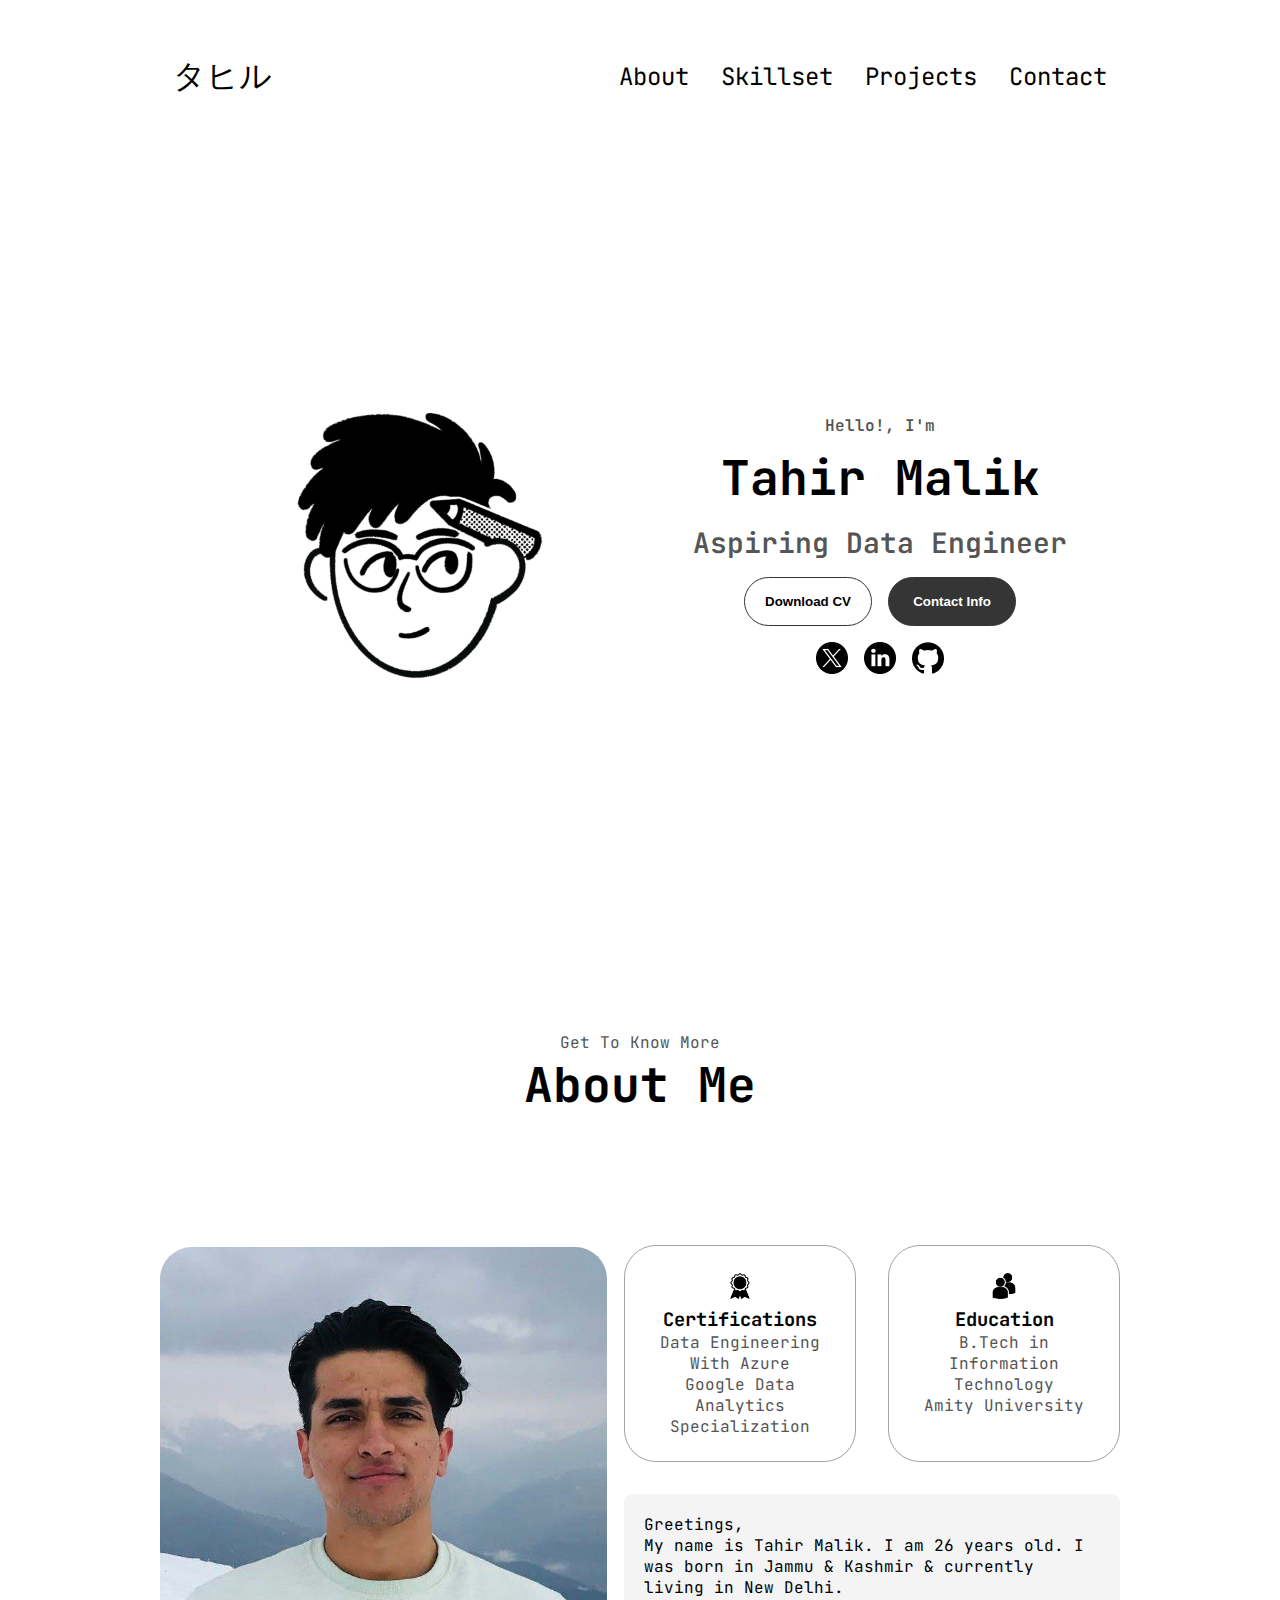
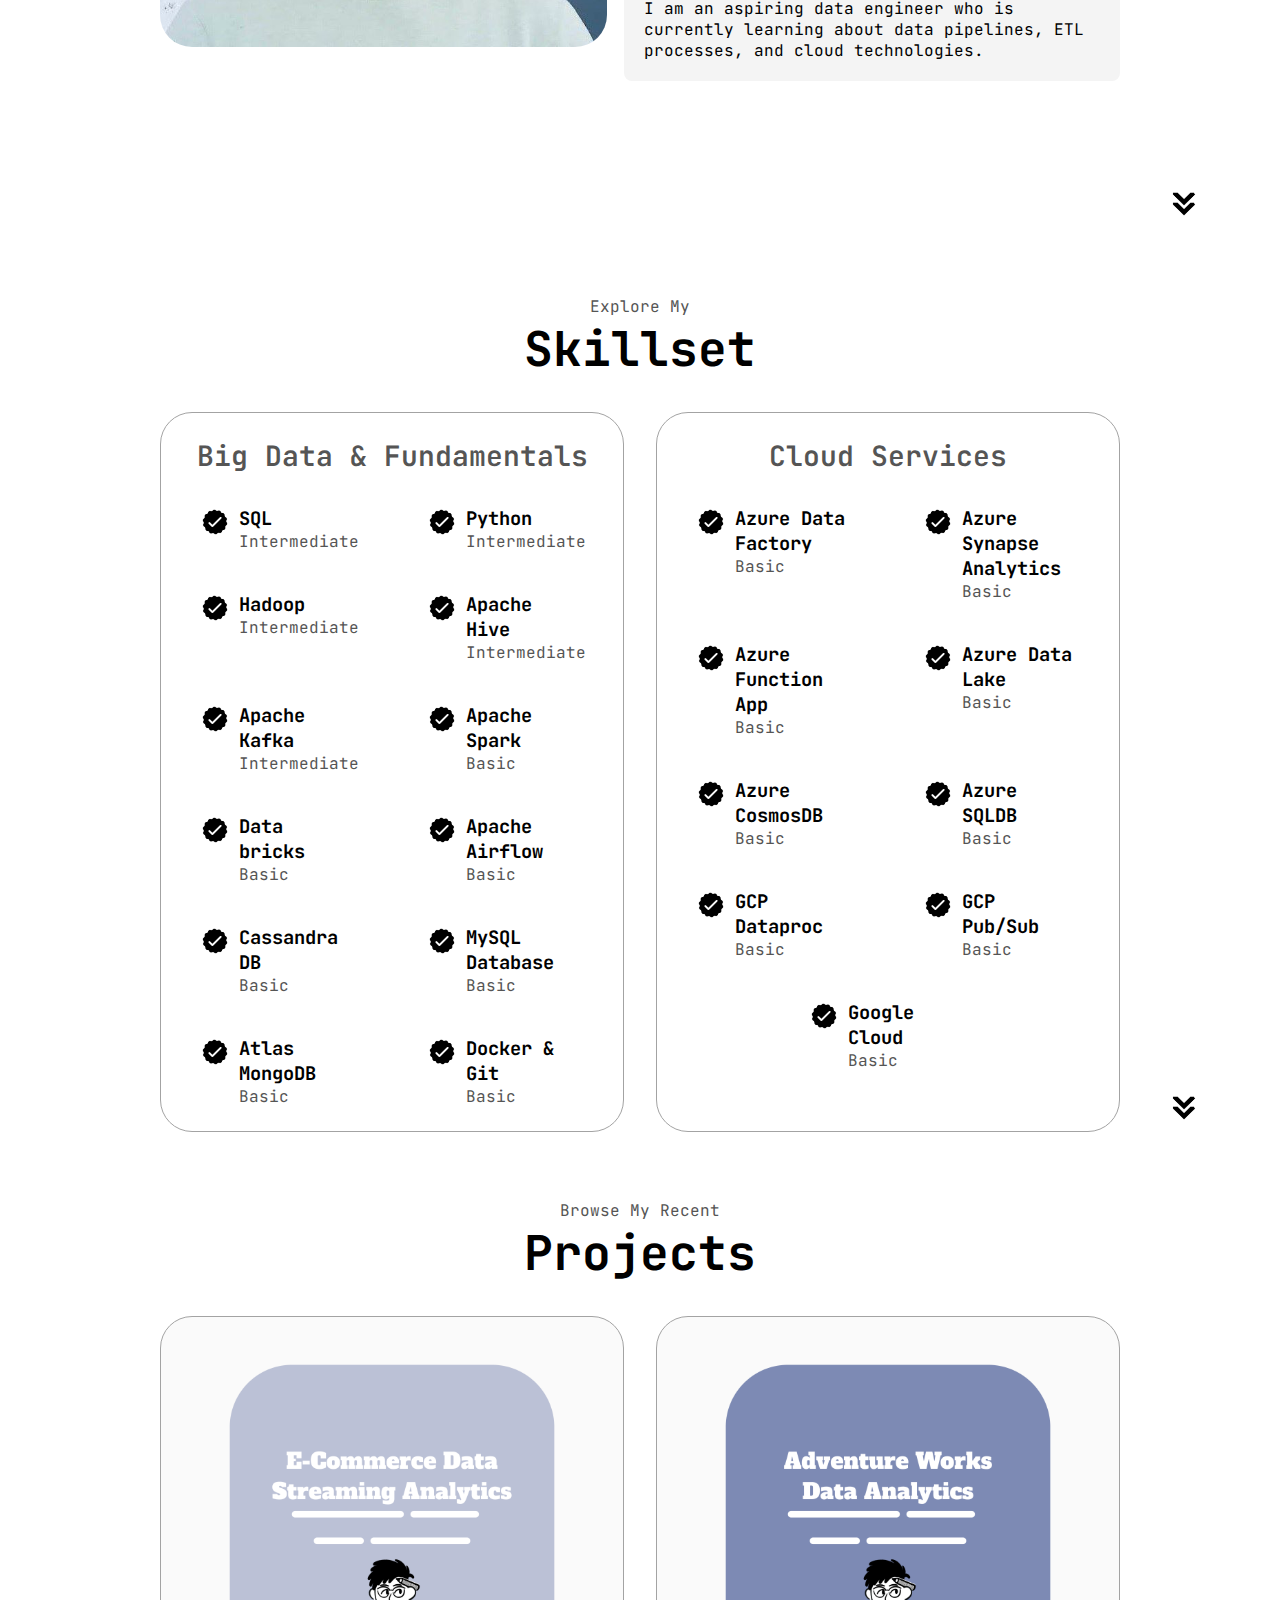
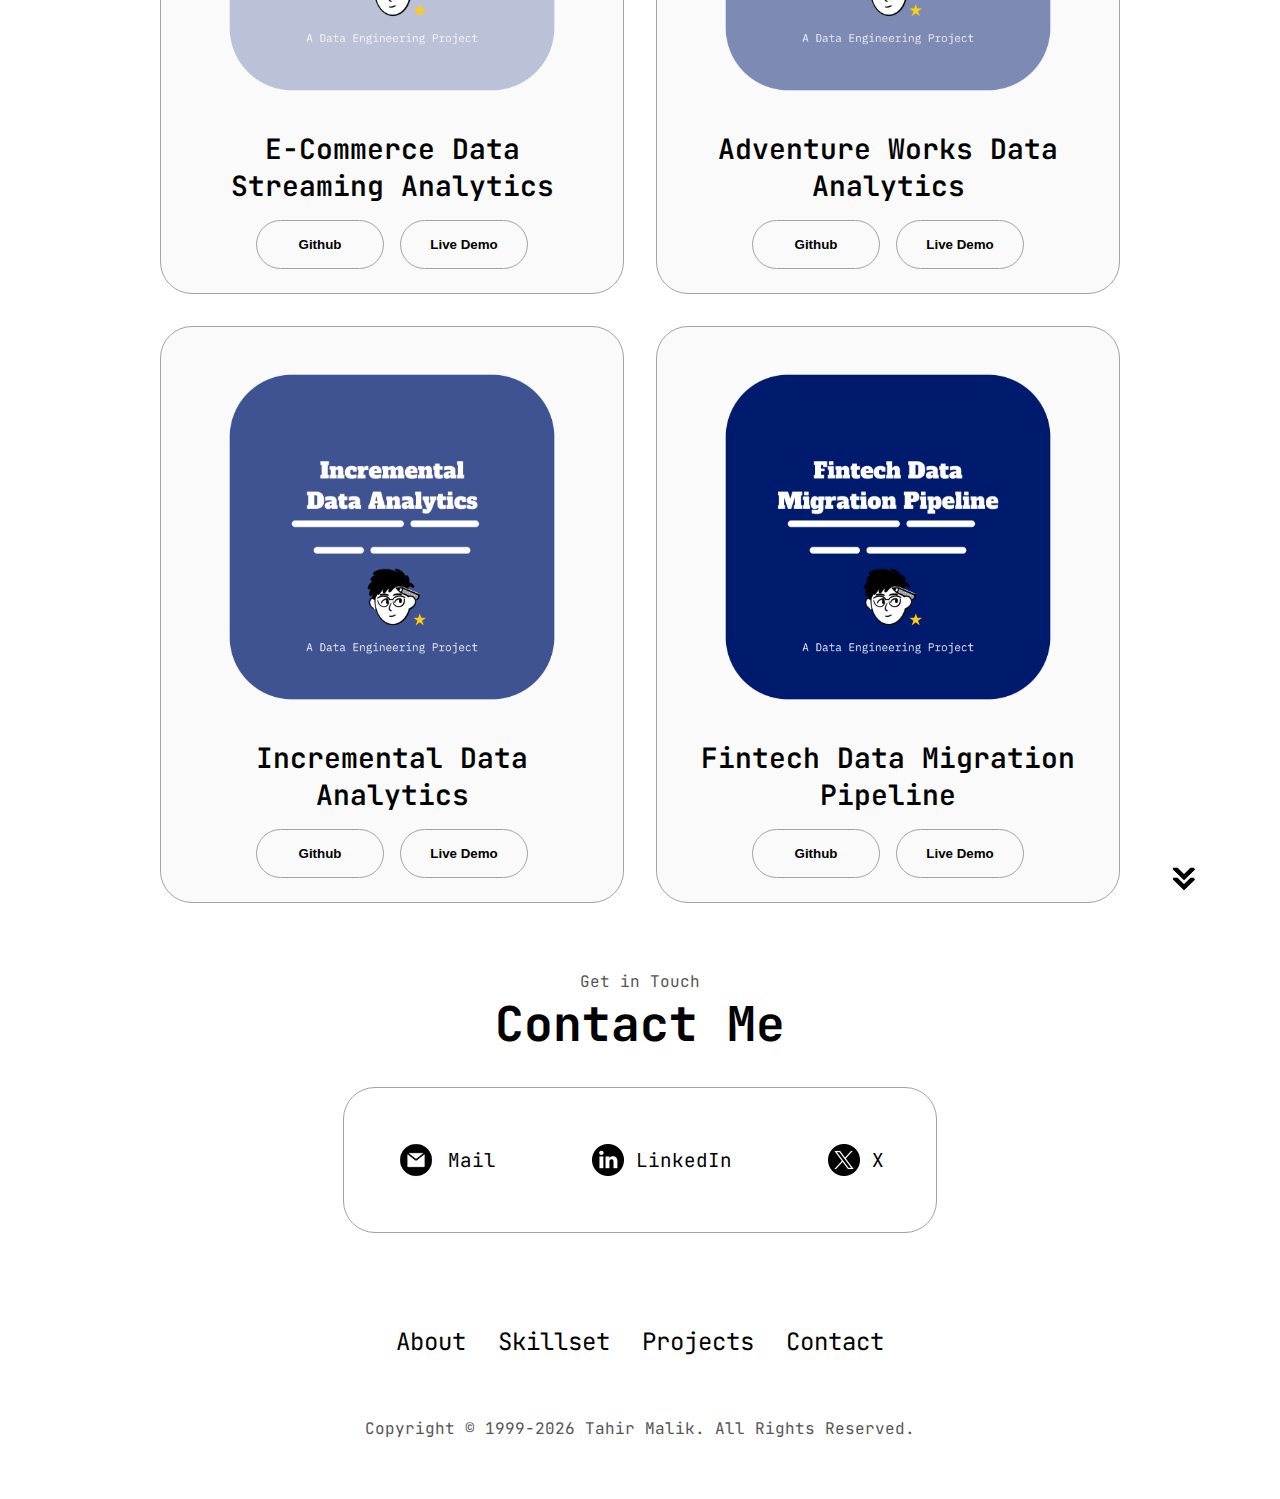
==== index.html @ f100f797 "added project-4, updated project pictures" ====
<!DOCTYPE html>
<html lang="en">
  <head>
    <meta charset="UTF-8" />
    <meta http-equiv="X-UA-Compatible" content="IE=edge" />
    <meta name="viewport" content="width=device-width, initial-scale=1.0" />
    <title>Tahir Malik</title>
    <link rel="stylesheet" href="style.css" />
    <link rel="stylesheet" href="mediaqueries.css" />
    <!-- Favicon Links -->
    <link rel="apple-touch-icon" sizes="180x180" href="./assets/apple-touch-icon.png">
    <link rel="icon" type="image/png" sizes="32x32" href="./assets/favicon-32x32.png">
    <link rel="icon" type="image/png" sizes="16x16" href="./assets/favicon-16x16.png">
    <link rel="manifest" href="./assets/site.webmanifest">
  </head>
  <body>
    <nav id="desktop-nav">
      <div class="logo" id="dynamic-logo1"></div>
      <div>
        <ul class="nav-links">
          <li><a href="#about">About</a></li>
          <li><a href="#experience">Skillset</a></li>
          <li><a href="#projects">Projects</a></li>
          <li><a href="#contact">Contact</a></li>
        </ul>
      </div>
    </nav>
    <nav id="hamburger-nav">
      <div class="logo" id="dynamic-logo2"></div>
      <div class="hamburger-menu">
        <div class="hamburger-icon" onclick="toggleMenu()">
          <span></span>
          <span></span>
          <span></span>
        </div>
        <div class="menu-links">
          <li><a href="#about" onclick="toggleMenu()">About</a></li>
          <li><a href="#experience" onclick="toggleMenu()">Skillset</a></li>
          <li><a href="#projects" onclick="toggleMenu()">Projects</a></li>
          <li><a href="#contact" onclick="toggleMenu()">Contact</a></li>
        </div>
      </div>
    </nav>
    <section id="profile">
      <div class="section__pic-container">
        <img src="./assets/profile-pic.png" alt="Tahir Malik profile picture" />
      </div>
      <div class="section__text">
        <p class="section__text__p1">Hello!, I'm</p>
        <h1 class="title loading-underline">Tahir Malik</h1>
        <p class="section__text__p2">Aspiring Data Engineer</p>
        <div class="btn-container">
          <button
            class="btn btn-color-2"
            onclick="window.open('./assets/tahir_malik_resume.pdf')"
          >
            Download CV
          </button>
          <button class="btn btn-color-1" onclick="location.href='./#contact'">
            Contact Info
          </button>
        </div>
        <div id="socials-container">
          <img
            src="./assets/x.png"
            alt="My X profile"
            class="icon"
            onclick="window.open('https://x.com/tahir007malik', '_blank')"
          />
          <img
            src="./assets/linkedin.png"
            alt="My LinkedIn profile"
            class="icon"
            onclick="window.open('https://www.linkedin.com/in/tahir007malik/', '_blank')"
          />
          <img
            src="./assets/github.png"
            alt="My Github profile"
            class="icon"
            onclick="window.open('https://github.com/tahir007malik', '_blank')"
          />
        </div>
      </div>
    </section>
    <section id="about">
      <p class="section__text__p1">Get To Know More</p>
      <h1 class="title">About Me</h1>
      <div class="section-container">
        <div class="section__pic-container">
          <img
            src="./assets/profile-about.jpg"
            alt="Profile picture"
            class="about-pic"
          />
        </div>
        <div class="about-details-container">
          <div class="about-containers">
            <div class="details-container">
              <img
                src="./assets/experience.png"
                alt="Experience icon"
                class="icon"
              />
              <h3>Certifications</h3>
              <p>Data Engineering With Azure <br />Google Data Analytics Specialization</p>
            </div>
            <div class="details-container">
              <img
                src="./assets/education.png"
                alt="Education icon"
                class="icon"
              />
              <h3>Education</h3>
              <p>B.Tech in Information Technology<br />Amity University</p>
            </div>
          </div>
          <div class="text-container">
            <div style="background-color: #f4f4f4; padding: 20px; border-radius: 8px;">
              Greetings, </br>
              My name is Tahir Malik. I am <span id="age"></span> years old. I was born in Jammu & Kashmir & currently living in New Delhi. <br />
              I am an aspiring data engineer who is currently learning about data pipelines, ETL processes, and cloud technologies.<br />
              </ul>
            </div>
          </div>
        </div>
      </div>
      <img
        src="./assets/arrow.png"
        alt="Arrow icon"
        class="icon arrow"
        onclick="location.href='./#experience'"
      />
    </section>
    <section id="experience">
      <p class="section__text__p1">Explore My</p>
      <h1 class="title">Skillset</h1>
      <div class="experience-details-container">
        <div class="about-containers">
          <div class="details-container">
            <h2 class="experience-sub-title">Big Data & Fundamentals</h2>
            <div class="article-container">
              <article>
                <img
                  src="./assets/checkmark.png"
                  alt="Experience icon"
                  class="icon"
                />
                <div>
                  <h3>SQL</h3>
                  <p>Intermediate</p>
                </div>
              </article>
              <article>
                <img
                  src="./assets/checkmark.png"
                  alt="Experience icon"
                  class="icon"
                />
                <div>
                  <h3>Python</h3>
                  <p>Intermediate</p>
                </div>
              </article>
              <article>
                <img
                  src="./assets/checkmark.png"
                  alt="Experience icon"
                  class="icon"
                />
                <div>
                  <h3>Hadoop</h3>
                  <p>Intermediate</p>
                </div>
              </article>
              <article>
                <img
                  src="./assets/checkmark.png"
                  alt="Experience icon"
                  class="icon"
                />
                <div>
                  <h3>Apache Hive</h3>
                  <p>Intermediate</p>
                </div>
              </article>
              <article>
                <img
                  src="./assets/checkmark.png"
                  alt="Experience icon"
                  class="icon"
                />
                <div>
                  <h3>Apache Kafka</h3>
                  <p>Intermediate</p>
                </div>
              </article>
              <article>
                <img
                  src="./assets/checkmark.png"
                  alt="Experience icon"
                  class="icon"
                />
                <div>
                  <h3>Apache Spark</h3>
                  <p>Basic</p>
                </div>
              </article>
              <article>
                <img
                  src="./assets/checkmark.png"
                  alt="Experience icon"
                  class="icon"
                />
                <div>
                  <h3>Data bricks</h3>
                  <p>Basic</p>
                </div>
              </article>
              <article>
                <img
                  src="./assets/checkmark.png"
                  alt="Experience icon"
                  class="icon"
                />
                <div>
                  <h3>Apache Airflow</h3>
                  <p>Basic</p>
                </div>
              </article>
              <article>
                <img
                  src="./assets/checkmark.png"
                  alt="Experience icon"
                  class="icon"
                />
                <div>
                  <h3>Cassandra DB</h3>
                  <p>Basic</p>
                </div>
              </article>
              <article>
                <img
                  src="./assets/checkmark.png"
                  alt="Experience icon"
                  class="icon"
                />
                <div>
                  <h3>MySQL Database</h3>
                  <p>Basic</p>
                </div>
              </article>
              <article>
                <img
                  src="./assets/checkmark.png"
                  alt="Experience icon"
                  class="icon"
                />
                <div>
                  <h3>Atlas MongoDB</h3>
                  <p>Basic</p>
                </div>
              </article>
              <article>
                <img
                  src="./assets/checkmark.png"
                  alt="Experience icon"
                  class="icon"
                />
                <div>
                  <h3>Docker & Git</h3>
                  <p>Basic</p>
                </div>
              </article>
            </div>
          </div>
          <div class="details-container">
            <h2 class="experience-sub-title">Cloud Services</h2>
            <div class="article-container">
              <article>
                <img
                  src="./assets/checkmark.png"
                  alt="Experience icon"
                  class="icon"
                />
                <div>
                  <h3>Azure Data Factory</h3>
                  <p>Basic</p>
                </div>
              </article>
              <article>
                <img
                  src="./assets/checkmark.png"
                  alt="Experience icon"
                  class="icon"
                />
                <div>
                  <h3>Azure Synapse Analytics</h3>
                  <p>Basic</p>
                </div>
              </article>
              <article>
                <img
                  src="./assets/checkmark.png"
                  alt="Experience icon"
                  class="icon"
                />
                <div>
                  <h3>Azure Function App</h3>
                  <p>Basic</p>
                </div>
              </article>
              <article>
                <img
                  src="./assets/checkmark.png"
                  alt="Experience icon"
                  class="icon"
                />
                <div>
                  <h3>Azure Data Lake</h3>
                  <p>Basic</p>
                </div>
              </article>
              <article>
                <img
                  src="./assets/checkmark.png"
                  alt="Experience icon"
                  class="icon"
                />
                <div>
                  <h3>Azure CosmosDB</h3>
                  <p>Basic</p>
                </div>
              </article>
              <article>
                <img
                  src="./assets/checkmark.png"
                  alt="Experience icon"
                  class="icon"
                />
                <div>
                  <h3>Azure SQLDB</h3>
                  <p>Basic</p>
                </div>
              </article>
              <article>
                <img
                  src="./assets/checkmark.png"
                  alt="Experience icon"
                  class="icon"
                />
                <div>
                  <h3>GCP Dataproc</h3>
                  <p>Basic</p>
                </div>
              </article>
              <article>
                <img
                  src="./assets/checkmark.png"
                  alt="Experience icon"
                  class="icon"
                />
                <div>
                  <h3>GCP Pub/Sub</h3>
                  <p>Basic</p>
                </div>
              </article>
              <article>
                <img
                  src="./assets/checkmark.png"
                  alt="Experience icon"
                  class="icon"
                />
                <div>
                  <h3>Google Cloud</h3>
                  <p>Basic</p>
                </div>
              </article>
            </div>
          </div>
        </div>
      </div>
      <img
        src="./assets/arrow.png"
        alt="Arrow icon"
        class="icon arrow"
        onclick="location.href='./#projects'"
      />
    </section>
    <section id="projects">
      <p class="section__text__p1">Browse My Recent</p>
      <h1 class="title">Projects</h1>
      <div class="experience-details-container">
        <div class="about-containers">
          <div class="details-container color-container">
            <div class="article-container">
              <img
                src="./assets/project-2.png"
                alt="Project 2"
                class="project-img"
              />
            </div>
            <h2 class="experience-sub-title project-title">E-Commerce Data Streaming Analytics</h2>
            <div class="btn-container">
              <button
                class="btn btn-color-2 project-btn"
                onclick="window.open('https://github.com/tahir007malik/ecommerceDataStreamingAnalytics', '_blank')"
              >
                Github
              </button>
              <button
                class="btn btn-color-2 project-btn"
                onclick="window.open('https://youtu.be/2NZTa6HGbE4', '_blank')"
              >
                Live Demo
              </button>
            </div>
          </div>
          <div class="details-container color-container">
            <div class="article-container">
              <img
                src="./assets/project-1.png"
                alt="Project 1"
                class="project-img"
              />
            </div>
            <h2 class="experience-sub-title project-title">Adventure Works Data Analytics</h2>
            <div class="btn-container">
              <button
                class="btn btn-color-2 project-btn"
                onclick="window.open('https://github.com/tahir007malik/adventureWorksDataAnalytics', '_blank')"
              >
                Github
              </button>
              <button
                class="btn btn-color-2 project-btn"
                onclick="window.open('https://youtu.be/psPyDF24UTM', '_blank')"
              >
                Live Demo
              </button>
            </div>
          </div>
          <div class="details-container color-container">
            <div class="article-container">
              <img
                src="./assets/project-3.png"
                alt="Project 3"
                class="project-img"
              />
            </div>
            <h2 class="experience-sub-title project-title">Incremental Data Analytics</h2>
            <div class="btn-container">
              <button
                class="btn btn-color-2 project-btn"
                onclick="window.open('https://github.com/tahir007malik/incrementalDataAnalytics', '_blank')"
              >
                Github
              </button>
              <button
                class="btn btn-color-2 project-btn"
                onclick="window.open('https://youtu.be/3a8VvBdH4Os', '_blank')"
              >
                Live Demo
              </button>
            </div>
          </div>
          <div class="details-container color-container">
            <div class="article-container">
              <img
                src="./assets/project-4.png"
                alt="Project 4"
                class="project-img"
              />
            </div>
            <h2 class="experience-sub-title project-title">Fintech Data Migration Pipeline</h2>
            <div class="btn-container">
              <button
                class="btn btn-color-2 project-btn"
                onclick="window.open('https://github.com/tahir007malik/fintechDataMigration', '_blank')"
              >
                Github
              </button>
              <button
                class="btn btn-color-2 project-btn"
                onclick="window.open('https://www.youtube.com/watch?v=adW2WUgc55s', '_blank')"
              >
                Live Demo
              </button>
            </div>
          </div>
        </div>
      </div>
      <img
        src="./assets/arrow.png"
        alt="Arrow icon"
        class="icon arrow"
        onclick="location.href='./#contact'"
      />
    </section>
    <section id="contact">
      <p class="section__text__p1">Get in Touch</p>
      <h1 class="title">Contact Me</h1>
      <div class="contact-info-upper-container">
        <div class="contact-info-container">
          <img
            src="./assets/email.png"
            alt="Email icon"
            class="icon contact-icon email-icon"
          />
          <p><a href="mailto:tahir.malik296@gmail.com">Mail</a></p>
        </div>
        <div class="contact-info-container">
          <img
            src="./assets/linkedin.png"
            alt="LinkedIn icon"
            class="icon contact-icon"
          />
          <p><a href="https://www.linkedin.com/in/tahir007malik/", target="_blank">LinkedIn</a></p>
        </div>
        <div class="contact-info-container">
          <img
            src="./assets/x.png"
            alt="X icon"
            class="icon contact-icon"
          />
          <p><a href="https://x.com/tahir007malik/", target="_blank">X</a></p>
        </div>
      </div>
    </section>
    <footer>
      <nav>
        <div class="nav-links-container">
          <ul class="nav-links">
            <li><a href="#about">About</a></li>
            <li><a href="#experience">Skillset</a></li>
            <li><a href="#projects">Projects</a></li>
            <li><a href="#contact">Contact</a></li>
          </ul>
        </div>
      </nav>
      <p>Copyright &#169; 1999-<span id="year"></span> Tahir Malik. All Rights Reserved.</p>
    </footer>
    <script src="script.js"></script>
  </body>
</html>
---- style.css ----
/* GENERAL */

@import url("https://fonts.googleapis.com/css2?family=JetBrains+Mono:wght@300;400;500;600&display=swap");

* {
  margin: 0;
  padding: 0;
}

body {
  font-family: 'JetBrains Mono', monospace;
}

html {
  scroll-behavior: smooth;
}

p {
  color: rgb(85, 85, 85);
}

/* TRANSITION */

a,
.btn {
  transition: all 300ms ease;
}

/* DESKTOP NAV */

nav,
.nav-links {
  display: flex;
}

nav {
  justify-content: space-around;
  align-items: center;
  height: 17vh;
}

.nav-links {
  gap: 2rem;
  list-style: none;
  font-size: 1.5rem;
}

a {
  color: black;
  text-decoration: none;
  text-decoration-color: white;
}

a:hover {
  color: grey;
  text-decoration: underline;
  text-underline-offset: 1rem;
  text-decoration-color: rgb(181, 181, 181);
}

.logo {
  font-size: 2rem;
}

.logo:hover {
  cursor: default;
}

/* HAMBURGER MENU */

#hamburger-nav {
  display: none;
}

.hamburger-menu {
  position: relative;
  display: inline-block;
}

.hamburger-icon {
  display: flex;
  flex-direction: column;
  justify-content: space-between;
  height: 24px;
  width: 30px;
  cursor: pointer;
  margin-bottom: 5px;
}

.hamburger-icon span {
  width: 100%;
  height: 2px;
  background-color: black;
  transition: all 0.3 ease-in-out;
}

.menu-links {
  position: absolute;
  top: 100%;
  right: 0;
  background-color: rgba(255, 255, 255, 0);
  width: fit-content;
  max-height: 0;
  overflow: hidden;
  transition: all 0.3 ease-in-out;
}

.menu-links a {
  display: block;
  padding: 10px;
  text-align: center;
  font-size: 0.85rem;
  color: black;
  text-decoration: none;
  transition: all 0.3 ease-in-out;
}

.menu-links li {
  list-style: none;
}

.menu-links.open {
  max-height: 300px;
}

.hamburger-icon.open span:first-child {
  transform: rotate(45deg) translate(10px, 5px);
}

.hamburger-icon.open span:nth-child(2) {
  opacity: 0;
}

.hamburger-icon.open span:last-child {
  transform: rotate(-45deg) translate(10px, -5px);
}

.hamburger-icon span:first-child {
  transform: none;
}

.hamburger-icon span:first-child {
  opacity: 1;
}

.hamburger-icon span:first-child {
  transform: none;
}

/* SECTIONS */

section {
  padding-top: 4vh;
  height: 96vh;
  margin: 0 10rem;
  box-sizing: border-box;
  min-height: fit-content;
}

.section-container {
  display: flex;
}

/* PROFILE SECTION */

#profile {
  display: flex;
  justify-content: center;
  gap: 5rem;
  height: 80vh;
}

.section__pic-container {
  display: flex;
  height: 400px;
  width: 400px;
  margin: auto 0;
}

.section__text {
  align-self: center;
  text-align: center;
}

.section__text p {
  font-weight: 600;
}

.section__text__p1 {
  text-align: center;
}

.section__text__p2 {
  font-size: 1.75rem;
  margin-bottom: 1rem;
}

.loading-underline {
  position: relative;
  display: inline-block;
  padding: 10px;
  margin-bottom: 5px;
  border-radius: 1rem;
}

.loading-underline::after {
  content: '';
  position: absolute;
  bottom: 0;
  left: 0;
  width: 0;
  height: 10px;
  background-color: rgb(173, 173, 173);
  border-radius: 5px;
  opacity: 0; /* Start with invisible underline */
  animation: underlineAnimation 3s ease-in-out infinite; /* Infinite loop */
}

/* Keyframe for the entire animation cycle */
@keyframes underlineAnimation {
  0% {
    width: 0;
    opacity: 0;
    left: 0; /* Start from the left */
  }
  50% {
    width: 100%;
    opacity: 1;
    left: 0; /* Stay at the left, fully visible */
  }
  100% {
    width: 0;
    opacity: 0;
    left: 100%; /* Move to the right and fade out */
  }
}

.title {
  font-size: 3rem;
  text-align: center;
}

#socials-container {
  display: flex;
  justify-content: center;
  margin-top: 1rem;
  gap: 1rem;
}

/* ICONS */

.icon {
  cursor: pointer;
  height: 2rem;
}

/* BUTTONS */

.btn-container {
  display: flex;
  justify-content: center;
  gap: 1rem;
}

.btn {
  font-weight: 600;
  transition: all 300ms ease;
  padding: 1rem;
  width: 8rem;
  border-radius: 2rem;
}

.btn-color-1,
.btn-color-2 {
  border: rgb(53, 53, 53) 0.1rem solid;
}

.btn-color-1:hover,
.btn-color-2:hover {
  cursor: pointer;
}

.btn-color-1,
.btn-color-2:hover {
  background: rgb(53, 53, 53);
  color: white;
}

.btn-color-1:hover {
  background: rgb(0, 0, 0);
}

.btn-color-2 {
  background: none;
}

.btn-color-2:hover {
  border: rgb(255, 255, 255) 0.1rem solid;
}

.btn-container {
  gap: 1rem;
}

/* ABOUT SECTION */

#about {
  position: relative;
}

.about-containers {
  gap: 2rem;
  margin-bottom: 2rem;
  margin-top: 2rem;
}

.about-details-container {
  justify-content: center;
  flex-direction: column;
}

.about-containers,
.about-details-container {
  display: flex;
}

.about-pic {
  border-radius: 2rem;
}

.arrow {
  position: absolute;
  right: -5rem;
  bottom: 2.5rem;
}

.details-container {
  padding: 1.5rem;
  flex: 1;
  background: white;
  border-radius: 2rem;
  border: rgb(53, 53, 53) 0.1rem solid;
  border-color: rgb(163, 163, 163);
  text-align: center;
}

.section-container {
  gap: 4rem;
  height: 80%;
}

.section__pic-container {
  height: 400px;
  width: 400px;
  margin: auto 0;
}

/* EXPERIENCE SECTION */

#experience {
  position: relative;
}

.experience-sub-title {
  color: rgb(85, 85, 85);
  font-weight: 600;
  font-size: 1.75rem;
  margin-bottom: 2rem;
}

.experience-details-container {
  display: flex;
  justify-content: center;
  flex-direction: column;
}

.article-container {
  display: flex;
  text-align: initial;
  flex-wrap: wrap;
  flex-direction: row;
  gap: 2.5rem;
  justify-content: space-around;
}

article {
  display: flex;
  width: 10rem;
  justify-content: space-around;
  gap: .5rem;
}

article .icon {
  cursor: default;
}

/* PROJECTS SECTION */

#projects {
  position: relative;
}

.color-container {
  border-color: rgb(163, 163, 163);
  background: rgb(250, 250, 250);
}

.project-img {
  border-radius: 2rem;
  width: 90%;
  height: 90%;
}

.project-title {
  margin: 1rem;
  color: black;
}

.project-btn {
  color: black;
  border-color: rgb(163, 163, 163);
}

/* CONTACT */

#contact {
  display: flex;
  justify-content: center;
  flex-direction: column;
  height: 70vh;
}

.contact-info-upper-container {
  display: flex;
  justify-content: center;
  border-radius: 2rem;
  border: rgb(53, 53, 53) 0.1rem solid;
  border-color: rgb(163, 163, 163);
  background: (250, 250, 250);
  margin: 2rem auto;
  padding: 0.25rem;
}

.contact-info-container {
  display: flex;
  align-items: center;
  justify-content: center;
  gap: .75rem;
  margin: 3rem;
}

.contact-info-container p {
  font-size: larger;
}

.contact-icon {
  cursor: default;
}

.email-icon {
  height: 2.5rem;
}

/* FOOTER SECTION */

footer {
  height: 26vh;
  margin: 0 1rem;
}

footer p {
  text-align: center;
}
---- mediaqueries.css ----
@media screen and (max-width: 1400px) {

  #profile {
    height: 83vh;
    margin-bottom: 6rem;
  }
  .about-containers {
    flex-wrap: wrap;
  }
  #contact,
  #projects {
    height: fit-content;
  }
}

@media screen and (max-width: 1200px) {
.article-container {
  display: flex;
  text-align: initial;
  flex-wrap: wrap;
  flex-direction: row;
  gap: 1rem;
  justify-content: space-around;
}

article {
  display: flex;
  width: 5rem;
  justify-content: space-around;
  gap: .1rem;
}

article h3 {
  font-size: .7rem;
}

article p {
  font-size: .5rem;
}

.loading-underline {
  position: relative;
  display: inline-block;
  padding: 10px;
  margin-bottom: 5px;
  border-radius: 1rem;
}

.loading-underline::after {
  content: '';
  position: absolute;
  bottom: 0;
  left: 0;
  width: 0;
  height: 8px;
  background-color: rgb(173, 173, 173);
  border-radius: 5px;
  opacity: 0; /* Start with invisible underline */
  animation: underlineAnimation 3s ease-in-out infinite; /* Infinite loop */
}

/* Keyframe for the entire animation cycle */
@keyframes underlineAnimation {
  0% {
    width: 0;
    opacity: 0;
    left: 0; /* Start from the left */
  }
  50% {
    width: 100%;
    opacity: 1;
    left: 0; /* Stay at the left, fully visible */
  }
  100% {
    width: 0;
    opacity: 0;
    left: 100%; /* Move to the right and fade out */
  }
}
  .menu-links a {
    font-size: 1.2rem;
  }
  #desktop-nav {
    display: none;
  }
  #hamburger-nav {
    display: flex;
  }
  #experience,
  .experience-details-container {
    margin-top: 2rem;
  }
  #profile,
  .section-container {
    display: block;
  }
  .arrow {
    display: none;
  }
  section,
  .section-container {
    height: fit-content;
  }
  section {
    margin: 0 5%;
  }
  .section__pic-container {
    width: 275px;
    height: 275px;
    margin: 0 auto 2rem;
  }
  .about-containers {
    margin-top: 0;
  }
}

@media screen and (max-width: 600px) {
.article-container {
  display: flex;
  text-align: initial;
  flex-wrap: wrap;
  flex-direction: row;
  gap: 1.5rem;
  justify-content: space-around;
}

article {
  display: flex;
  width: 5rem;
  justify-content: space-around;
  gap: .1rem;
}

article h3 {
  font-size: .6rem;
}

article p {
  font-size: .4rem;
}

.loading-underline {
  position: relative;
  display: inline-block;
  padding: 10px;
  margin-bottom: 5px;
  border-radius: 1rem;
}

.loading-underline::after {
  content: '';
  position: absolute;
  bottom: 0;
  left: 0;
  width: 0;
  height: 6px;
  background-color: rgb(173, 173, 173);
  border-radius: 5px;
  opacity: 0; /* Start with invisible underline */
  animation: underlineAnimation 3s ease-in-out infinite; /* Infinite loop */
}

/* Keyframe for the entire animation cycle */
@keyframes underlineAnimation {
  0% {
    width: 0;
    opacity: 0;
    left: 0; /* Start from the left */
  }
  50% {
    width: 100%;
    opacity: 1;
    left: 0; /* Stay at the left, fully visible */
  }
  100% {
    width: 0;
    opacity: 0;
    left: 100%; /* Move to the right and fade out */
  }
}
  .menu-links a {
    font-size: 0.85rem;
  }
  #contact,
  footer {
    height: 40vh;
  }
  #profile {
    height: 83vh;
    margin-bottom: 0;
  }
  article {
    font-size: 1rem;
  }
  footer nav {
    height: fit-content;
    margin-bottom: 2rem;
  }
  .about-containers,
  .contact-info-upper-container,
  .btn-container {
    flex-wrap: wrap;
  }
  .contact-info-container {
    margin: 10px;
  }
  .contact-info-container p,
  .nav-links li a {
    font-size: 1rem;
  }
  .experience-sub-title {
    font-size: 1.25rem;
  }
  .logo {
    font-size: 1.5rem;
  }
  .nav-links {
    flex-direction: column;
    gap: 0.5rem;
    text-align: center;
    font-size: 1.5rem;
  }
  .section__pic-container {
    width: auto;
    height: 46vw;
    justify-content: center;
  }
  .section__text__p2 {
    font-size: 1.25rem;
  }
  .title {
    font-size: 2rem;
  }
  .text-container {
    text-align: justify;
  }
}
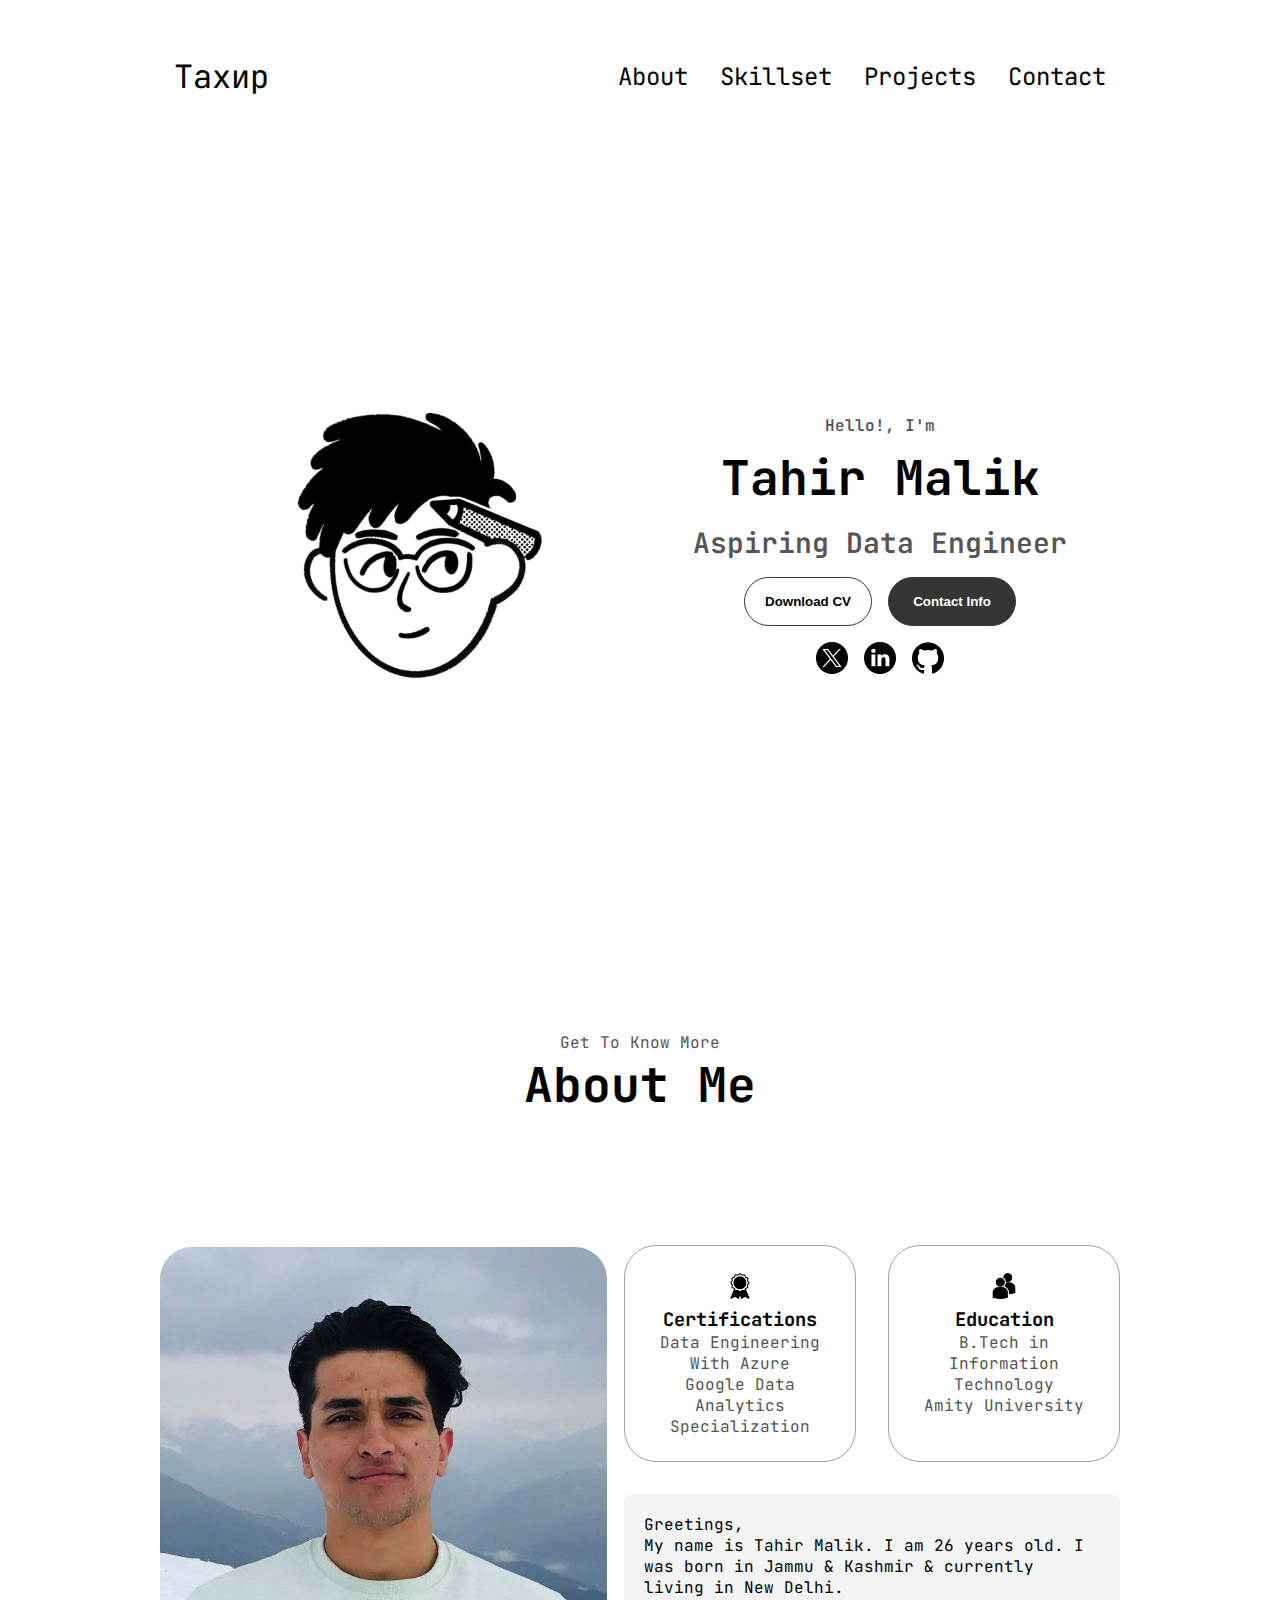
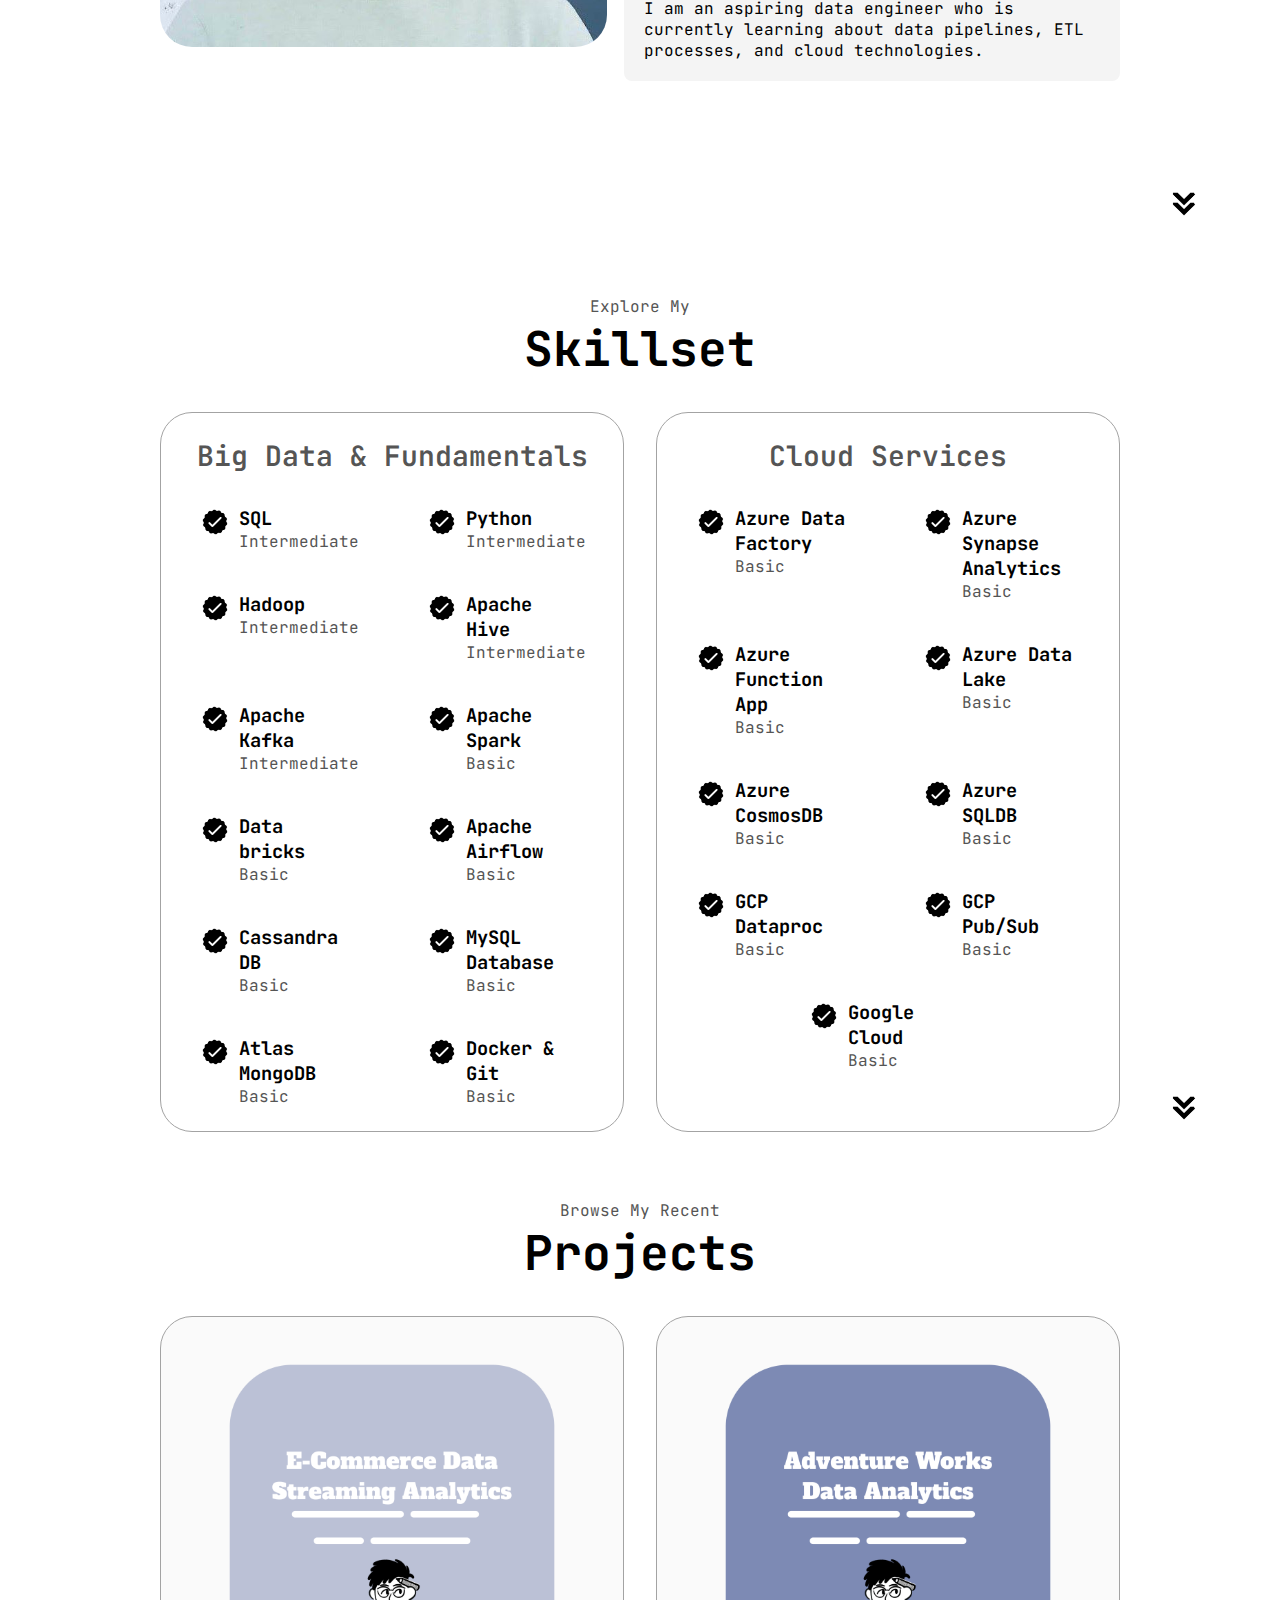
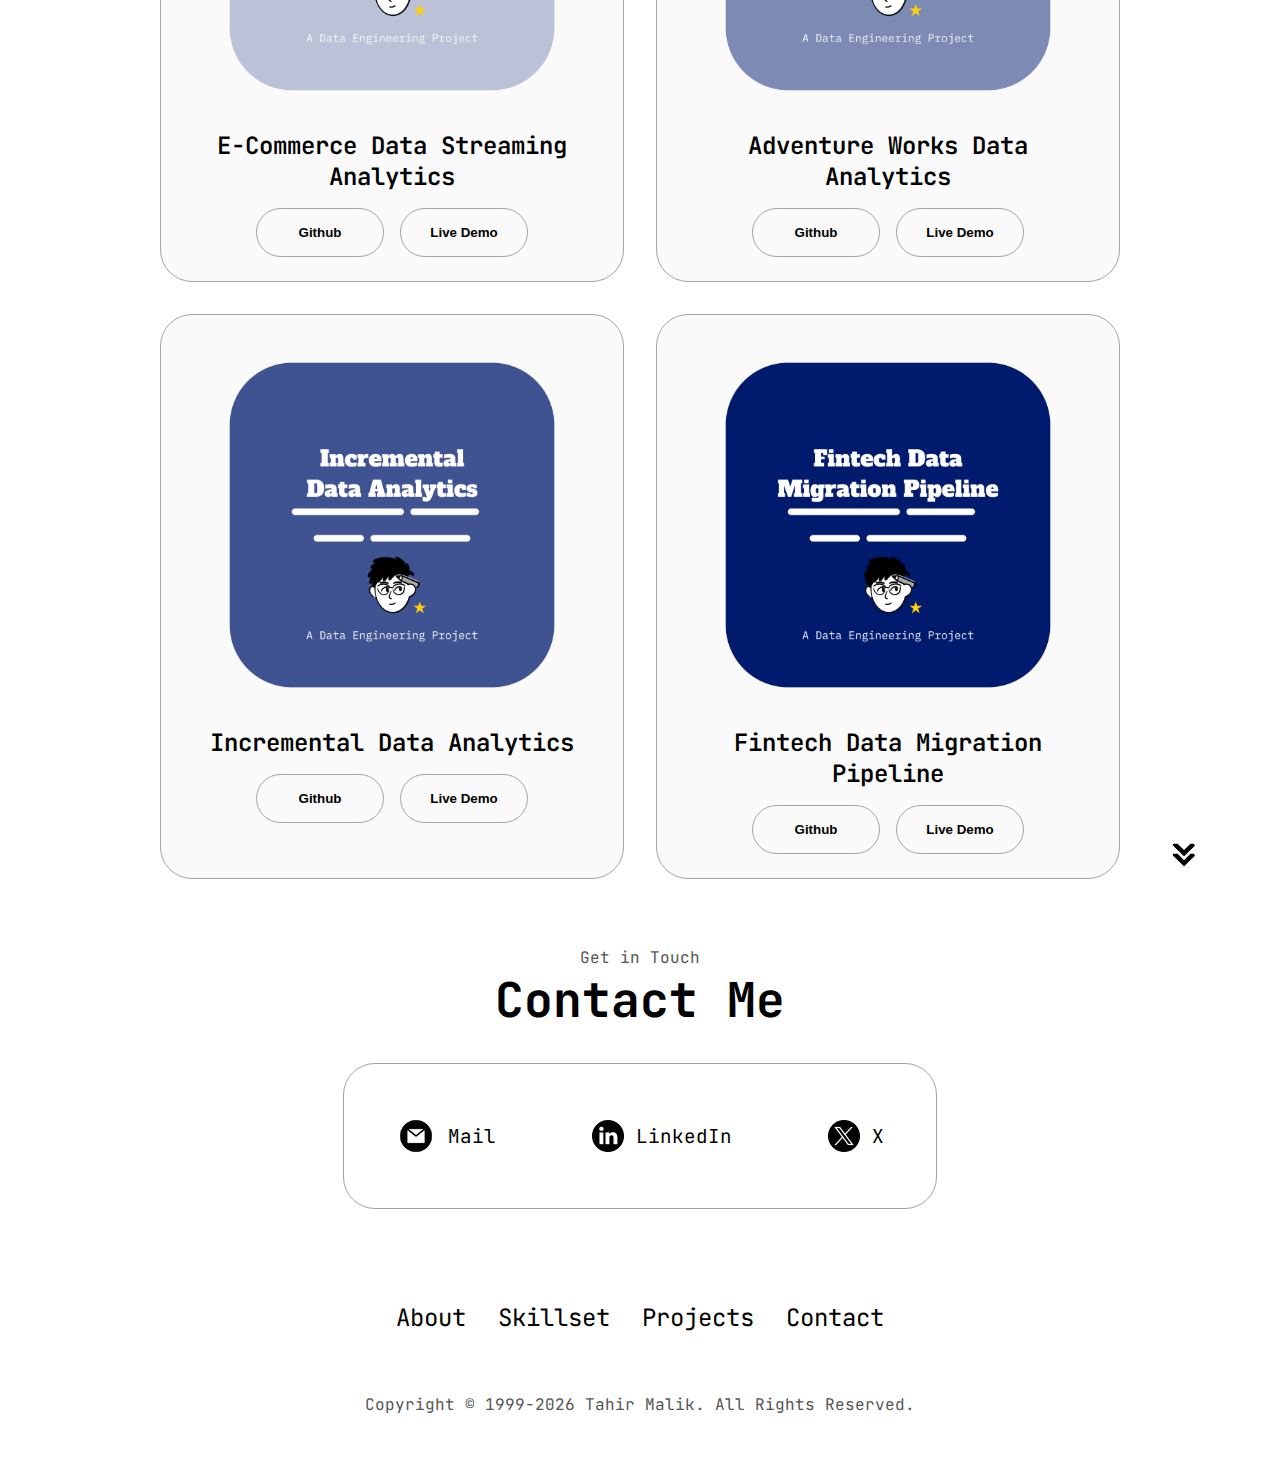
==== commit 1fceffcc: "changed resume file name and updated it with new" ====
--- a/index.html
+++ b/index.html
@@ -52,7 +52,7 @@
         <div class="btn-container">
           <button
             class="btn btn-color-2"
-            onclick="window.open('./assets/tahir_malik_resume.pdf')"
+            onclick="window.open('./assets/tahir-cv.pdf')"
           >
             Download CV
           </button>
--- a/style.css
+++ b/style.css
@@ -412,6 +412,7 @@
 }
 
 .project-title {
+  font-size: 1.5rem;
   margin: 1rem;
   color: black;
 }
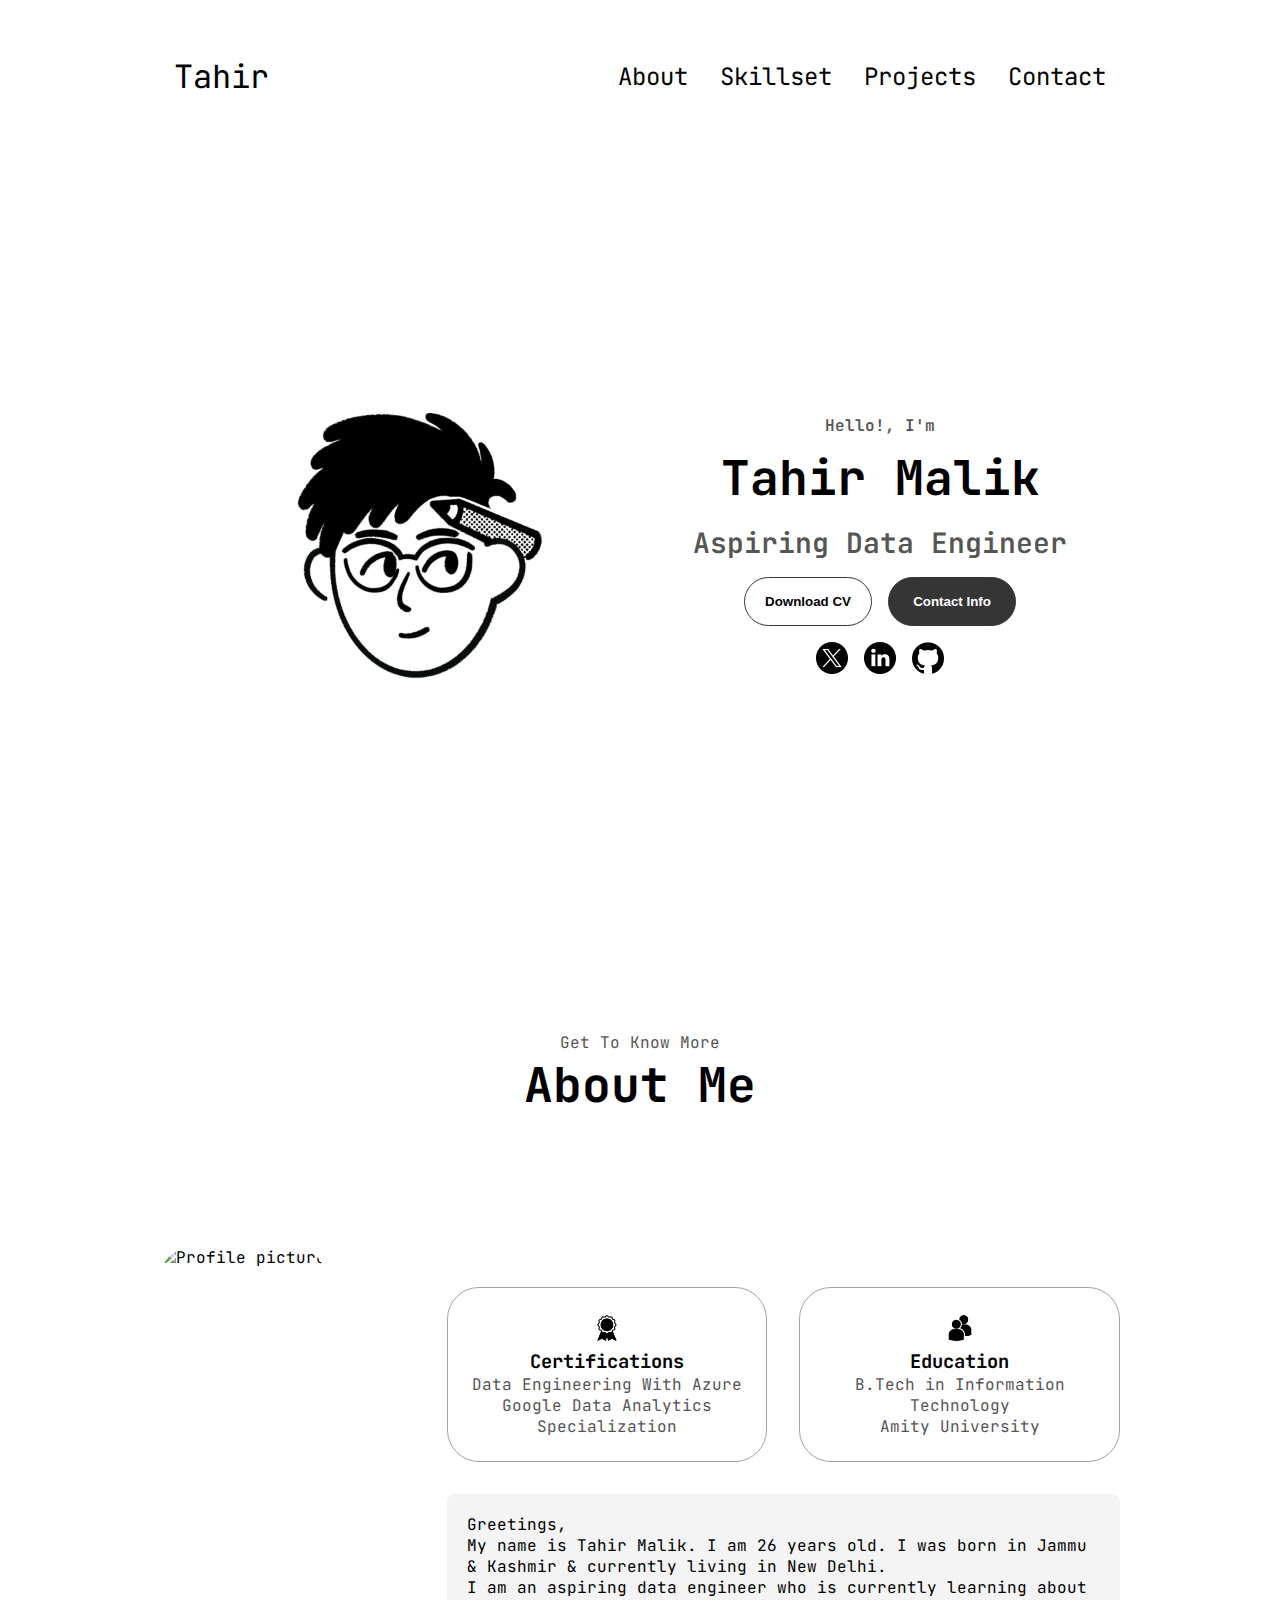
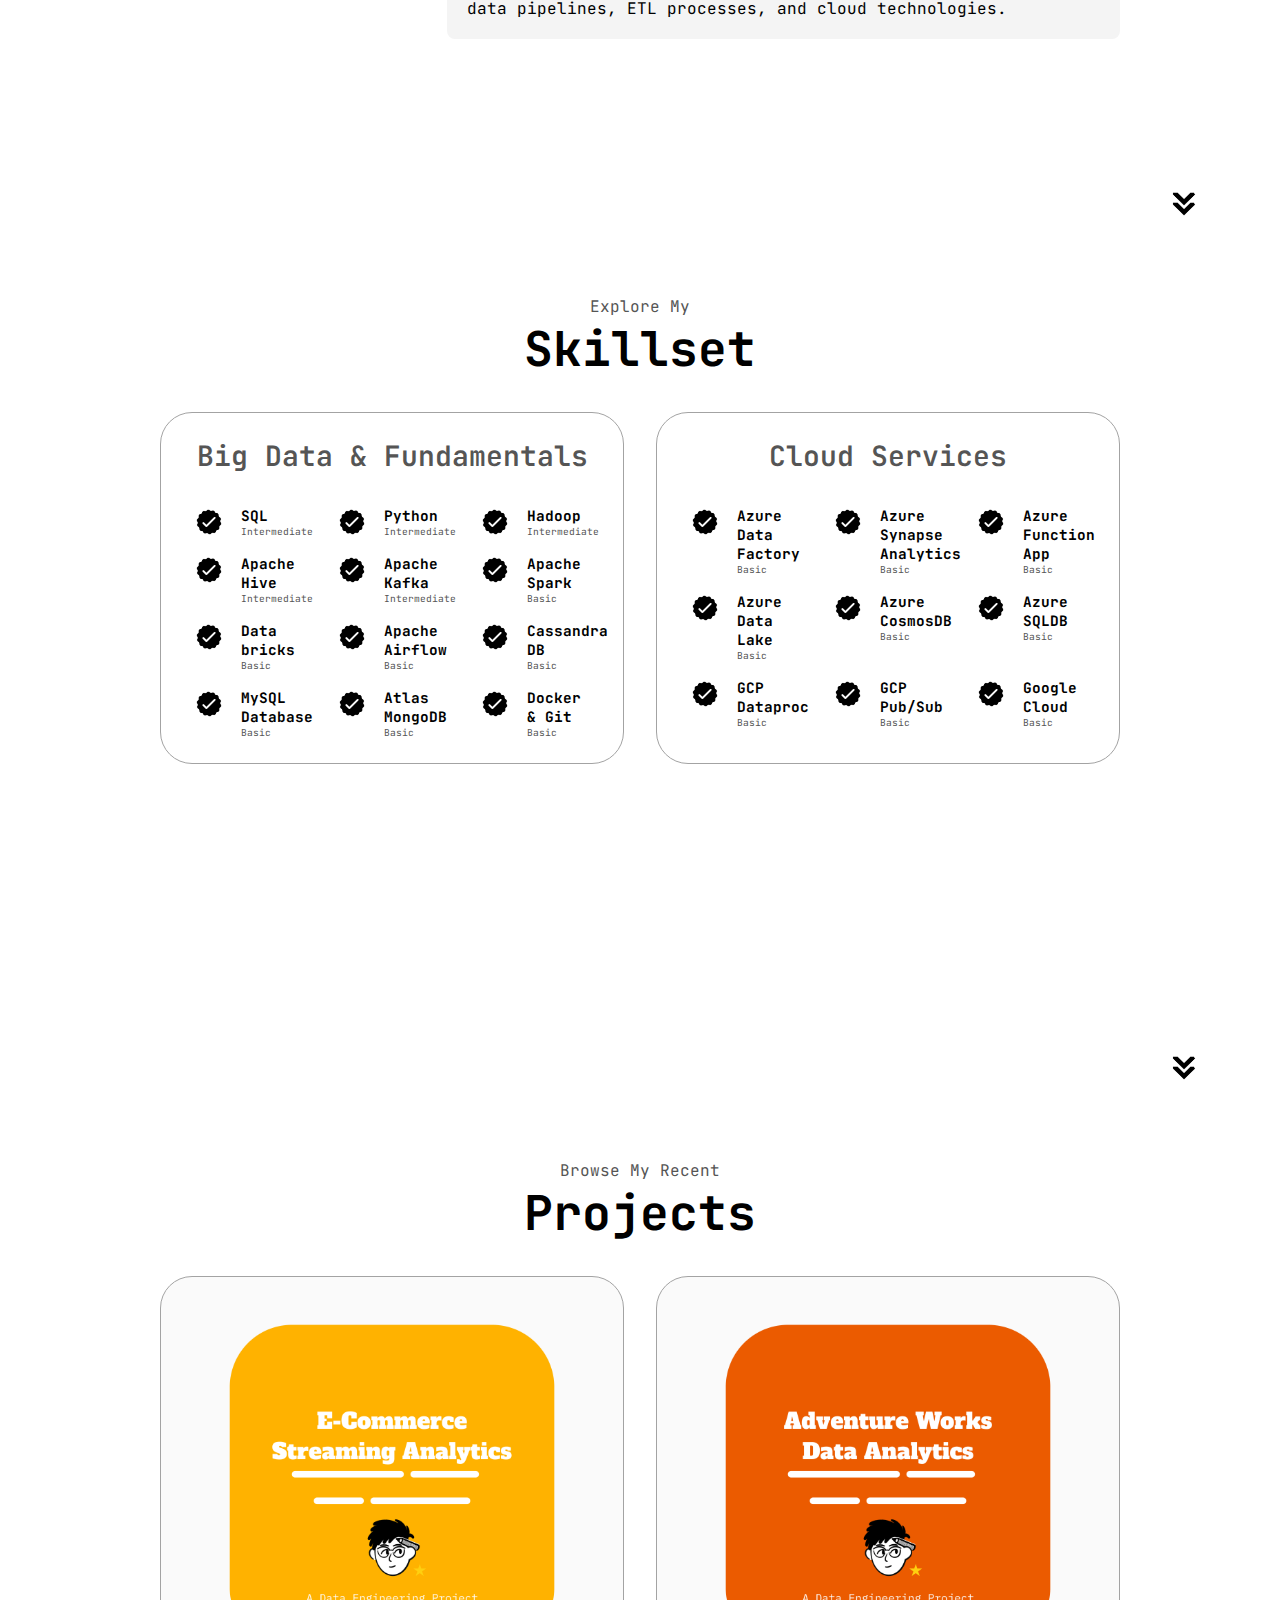
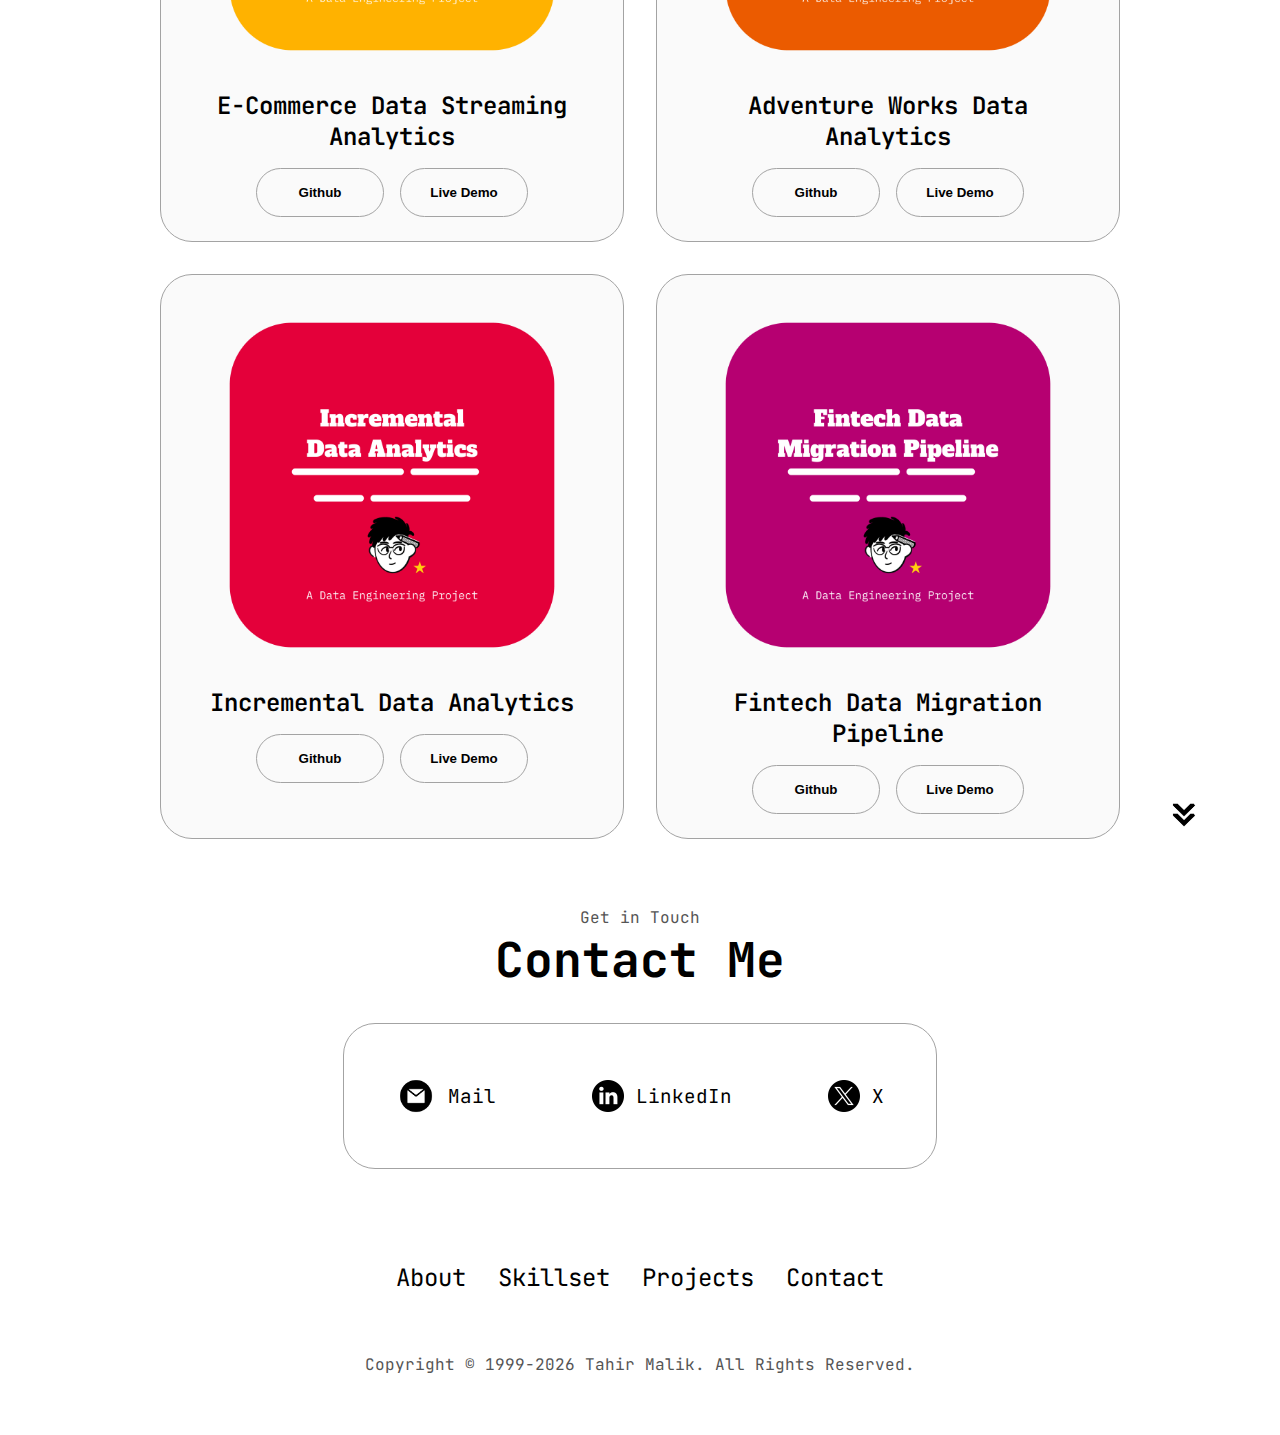
==== commit ad49a775: "updated profile-about picture" ====
--- a/index.html
+++ b/index.html
@@ -88,7 +88,7 @@
       <div class="section-container">
         <div class="section__pic-container">
           <img
-            src="./assets/profile-about.jpg"
+            src="./assets/profile-about.png"
             alt="Profile picture"
             class="about-pic"
           />
--- a/mediaqueries.css
+++ b/mediaqueries.css
@@ -1,5 +1,27 @@
-@media screen and (max-width: 1400px) {
-
+@media screen and (max-width: 1500px) {
+  .article-container {
+    display: flex;
+    text-align: initial;
+    flex-wrap: wrap;
+    flex-direction: row;
+    gap: 1rem;
+    justify-content: space-around;
+  }
+  
+  article {
+    display: flex;
+    width: 7rem;
+    justify-content: space-around;
+    gap: 1rem;
+  }
+  
+  article h3 {
+    font-size: .9rem;
+  }
+  
+  article p {
+    font-size: .6rem;
+  }
   #profile {
     height: 83vh;
     margin-bottom: 6rem;
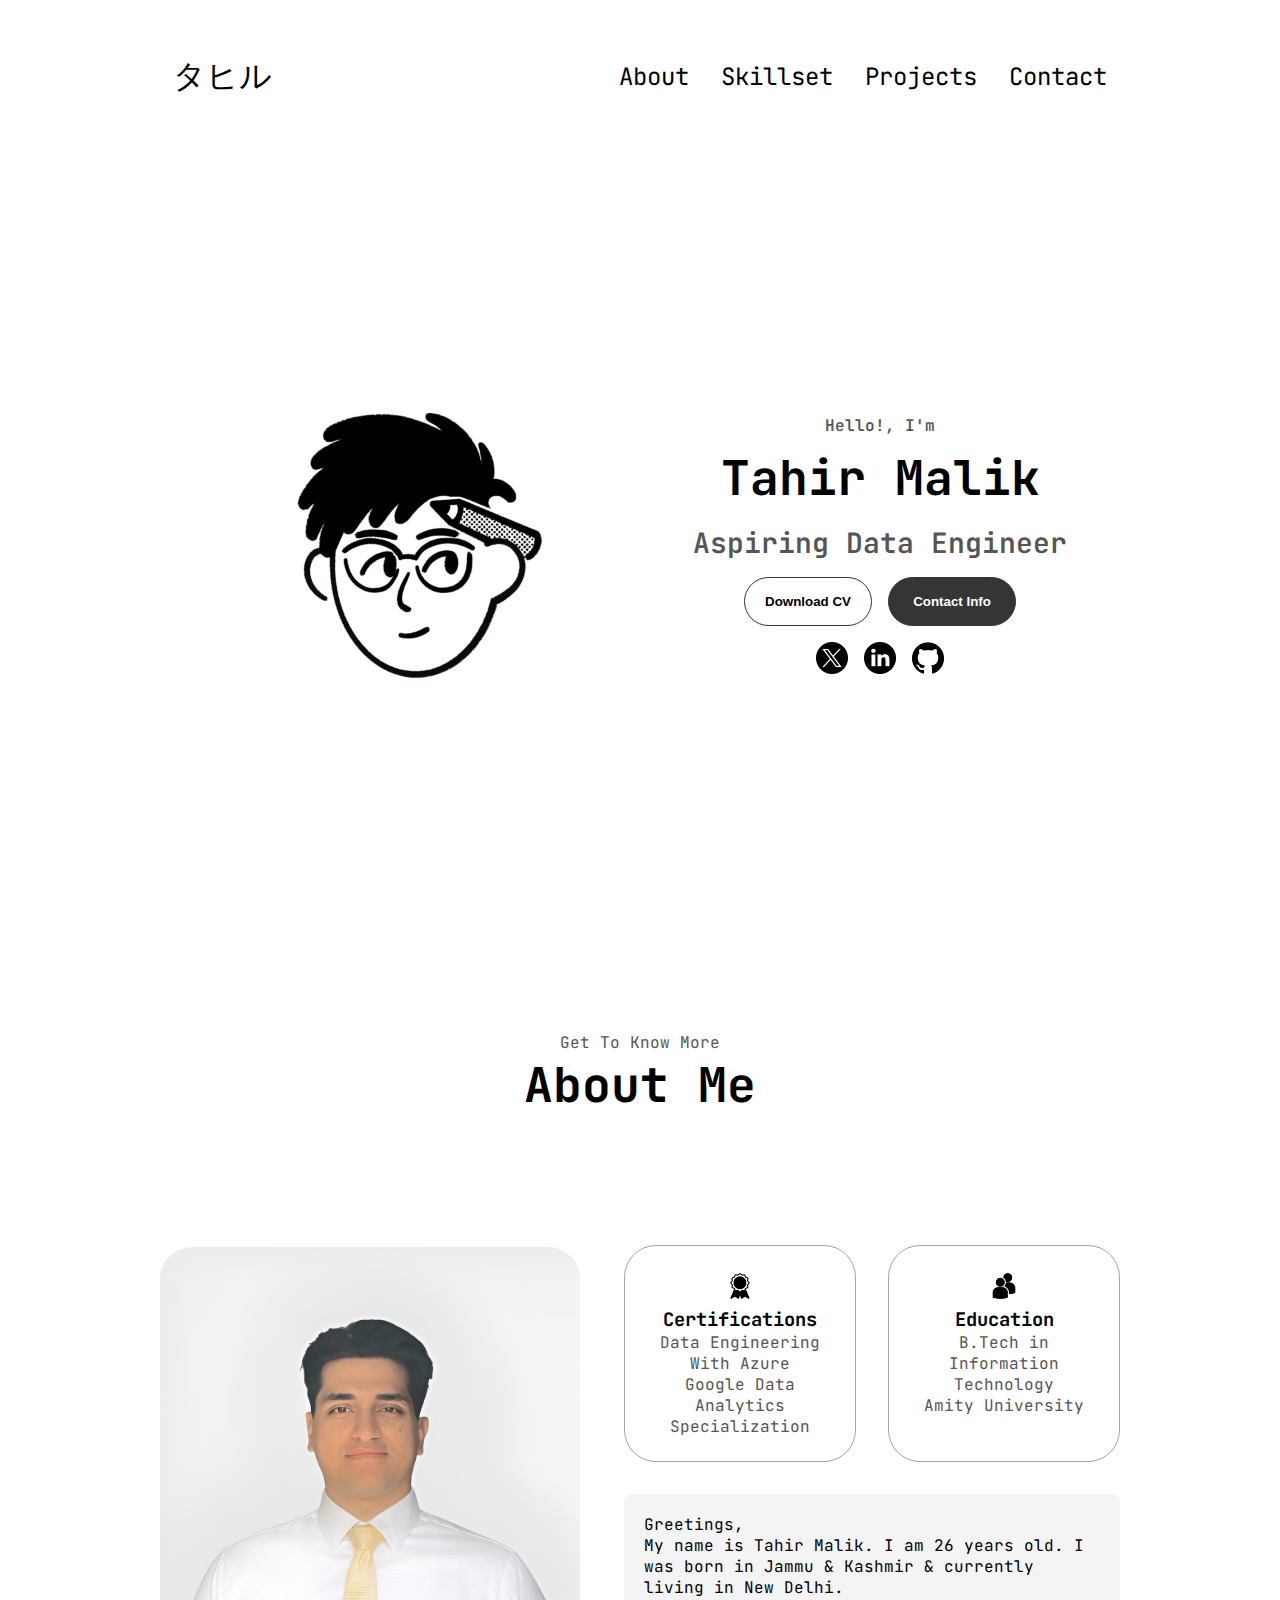
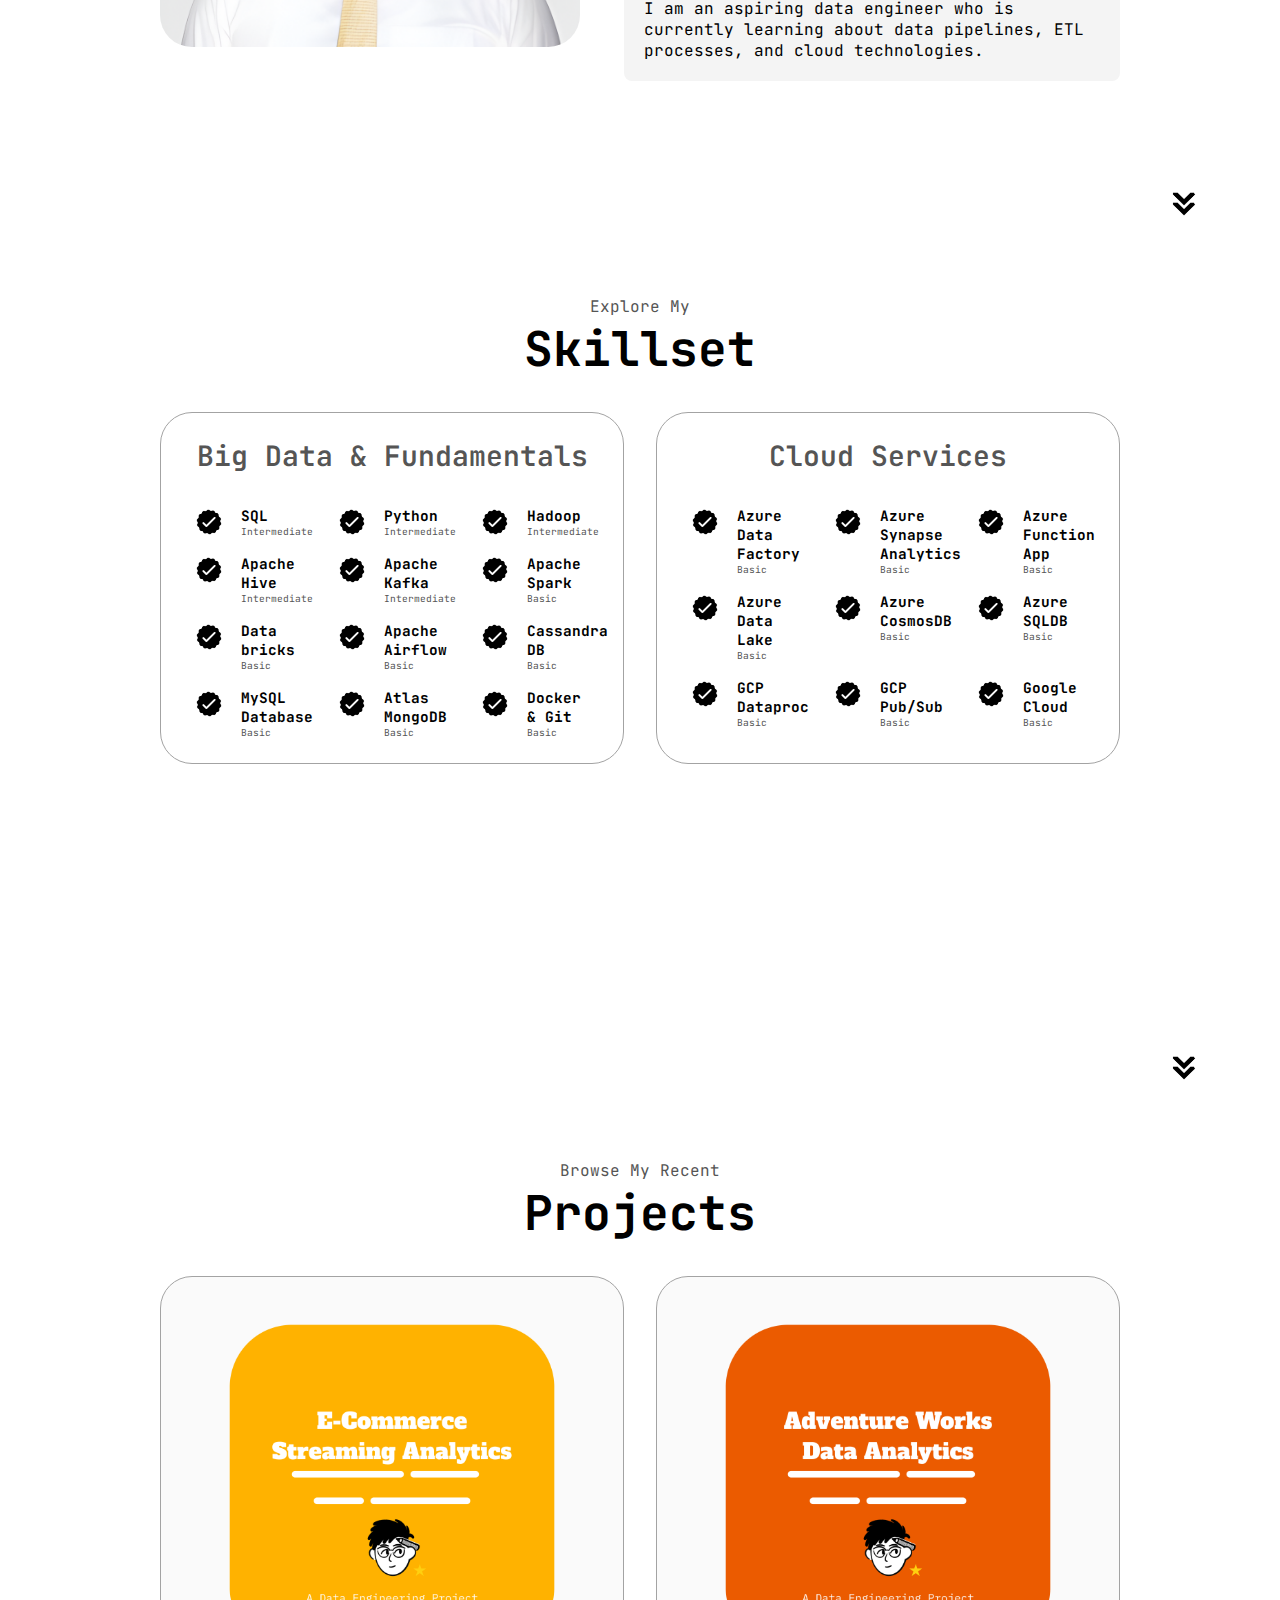
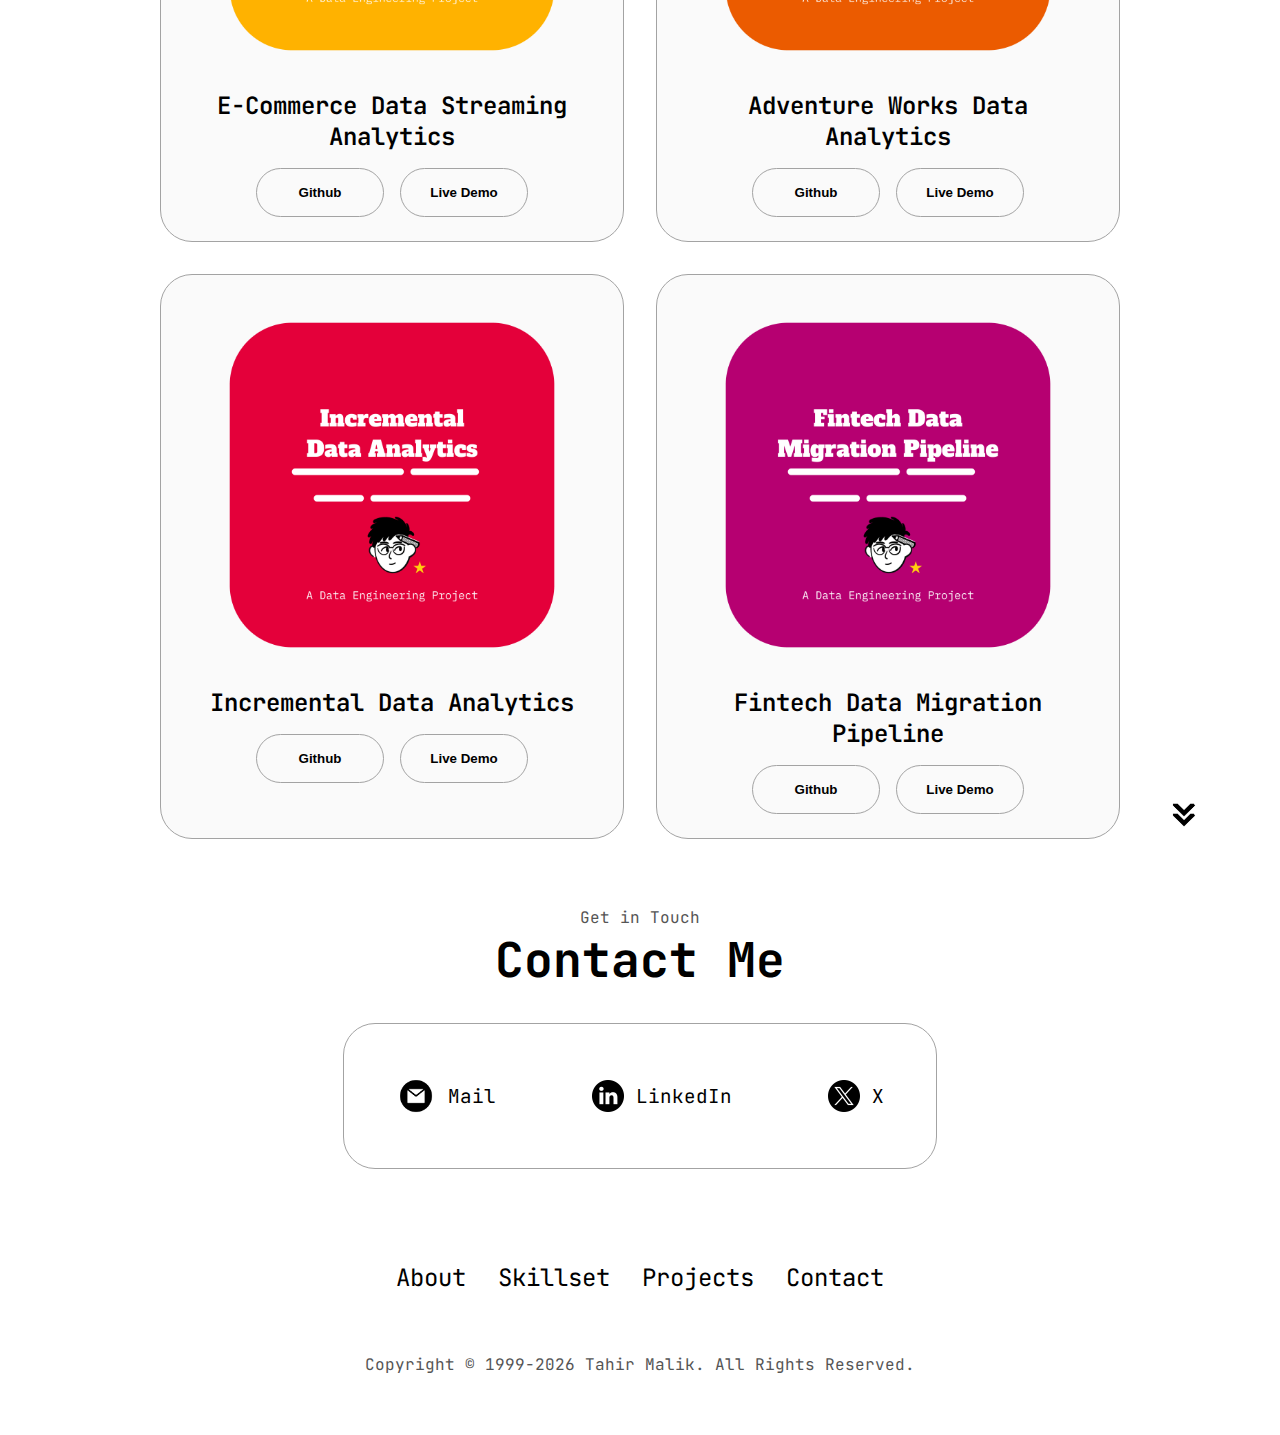
==== commit 35cc9814: "updated profile picture" ====
--- a/index.html
+++ b/index.html
@@ -88,7 +88,7 @@
       <div class="section-container">
         <div class="section__pic-container">
           <img
-            src="./assets/profile-about.png"
+            src="./assets/profile-picture.png"
             alt="Profile picture"
             class="about-pic"
           />
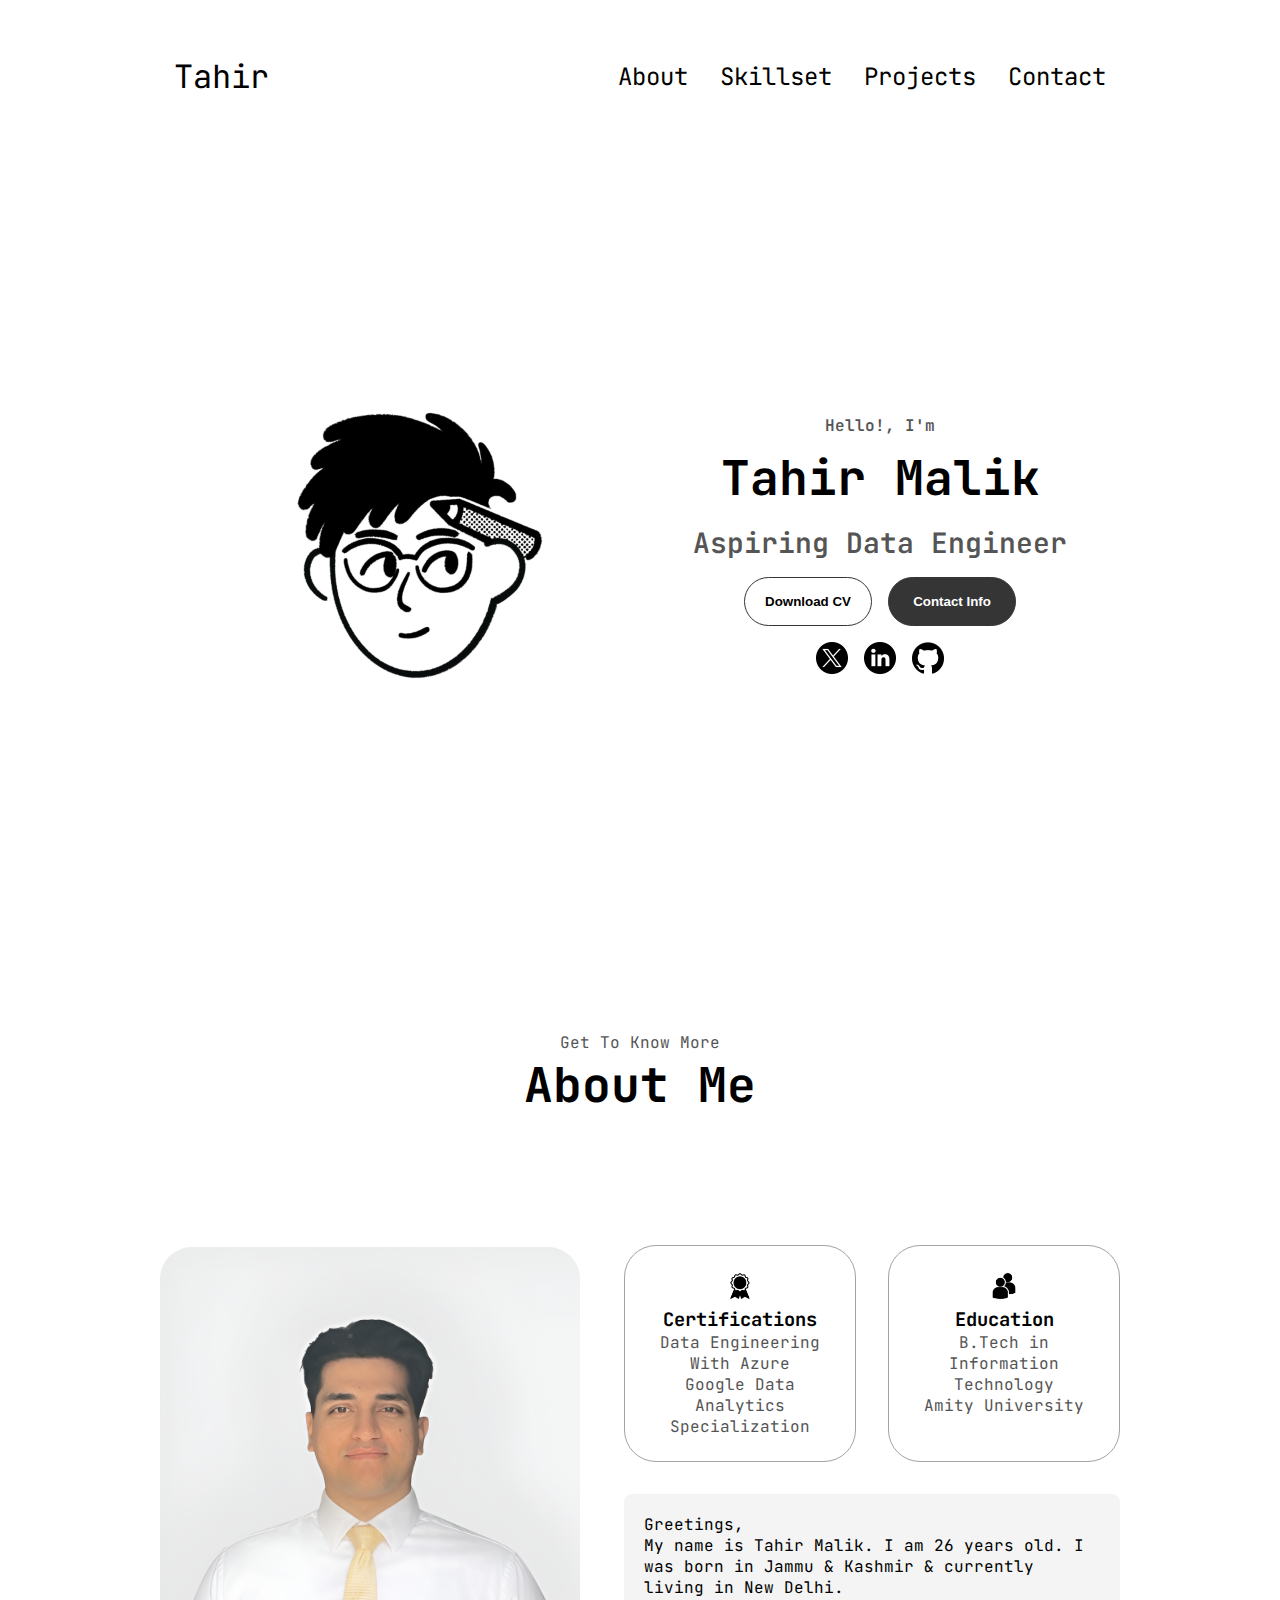
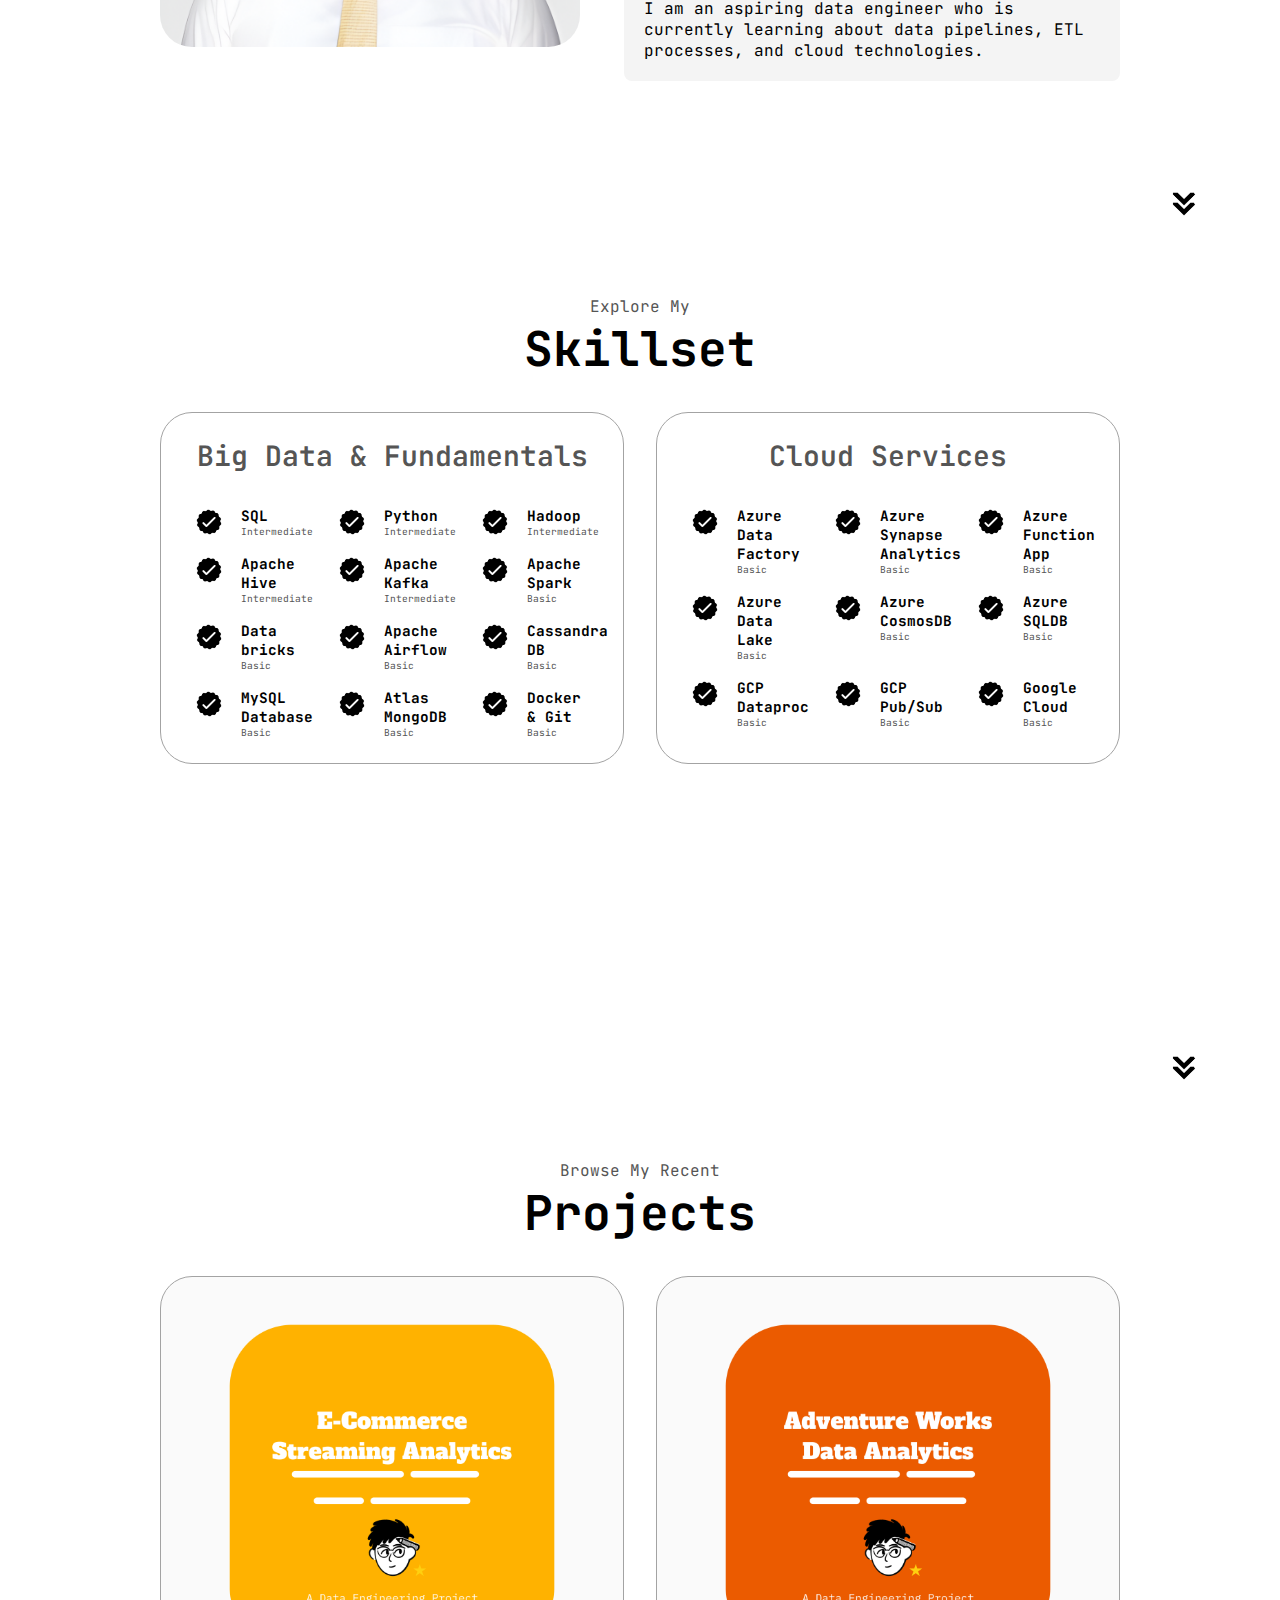
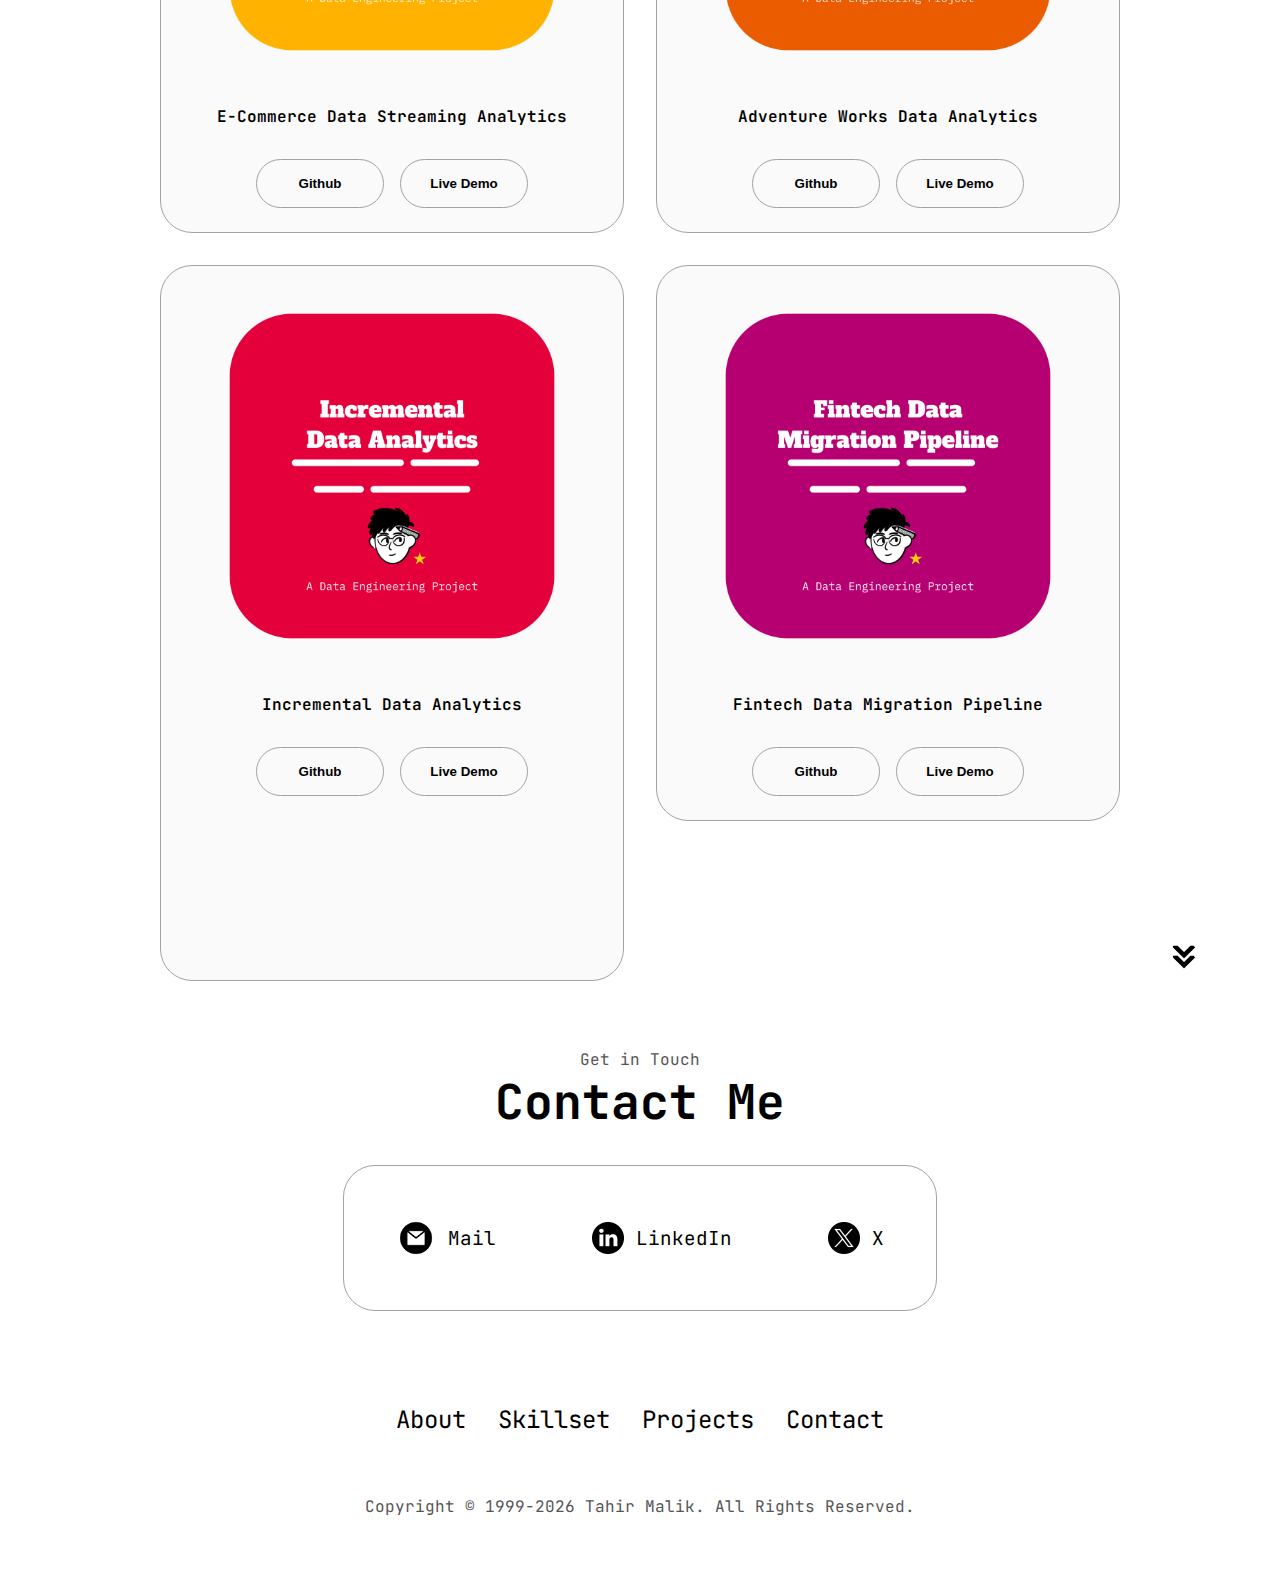
==== commit 65ba7d09: "updated project title size for macbook screen" ====
--- a/index.html
+++ b/index.html
@@ -463,7 +463,7 @@
               </button>
             </div>
           </div>
-          <div class="details-container color-container">
+          <div class="details-container color-container last-project">
             <div class="article-container">
               <img
                 src="./assets/project-4.png"
--- a/mediaqueries.css
+++ b/mediaqueries.css
@@ -32,6 +32,13 @@
   #contact,
   #projects {
     height: fit-content;
+  }
+  .project-title {
+    font-size: 1rem;
+    padding: 1rem;
+  }
+  .last-project {
+    margin-bottom: 10rem;
   }
 }
 
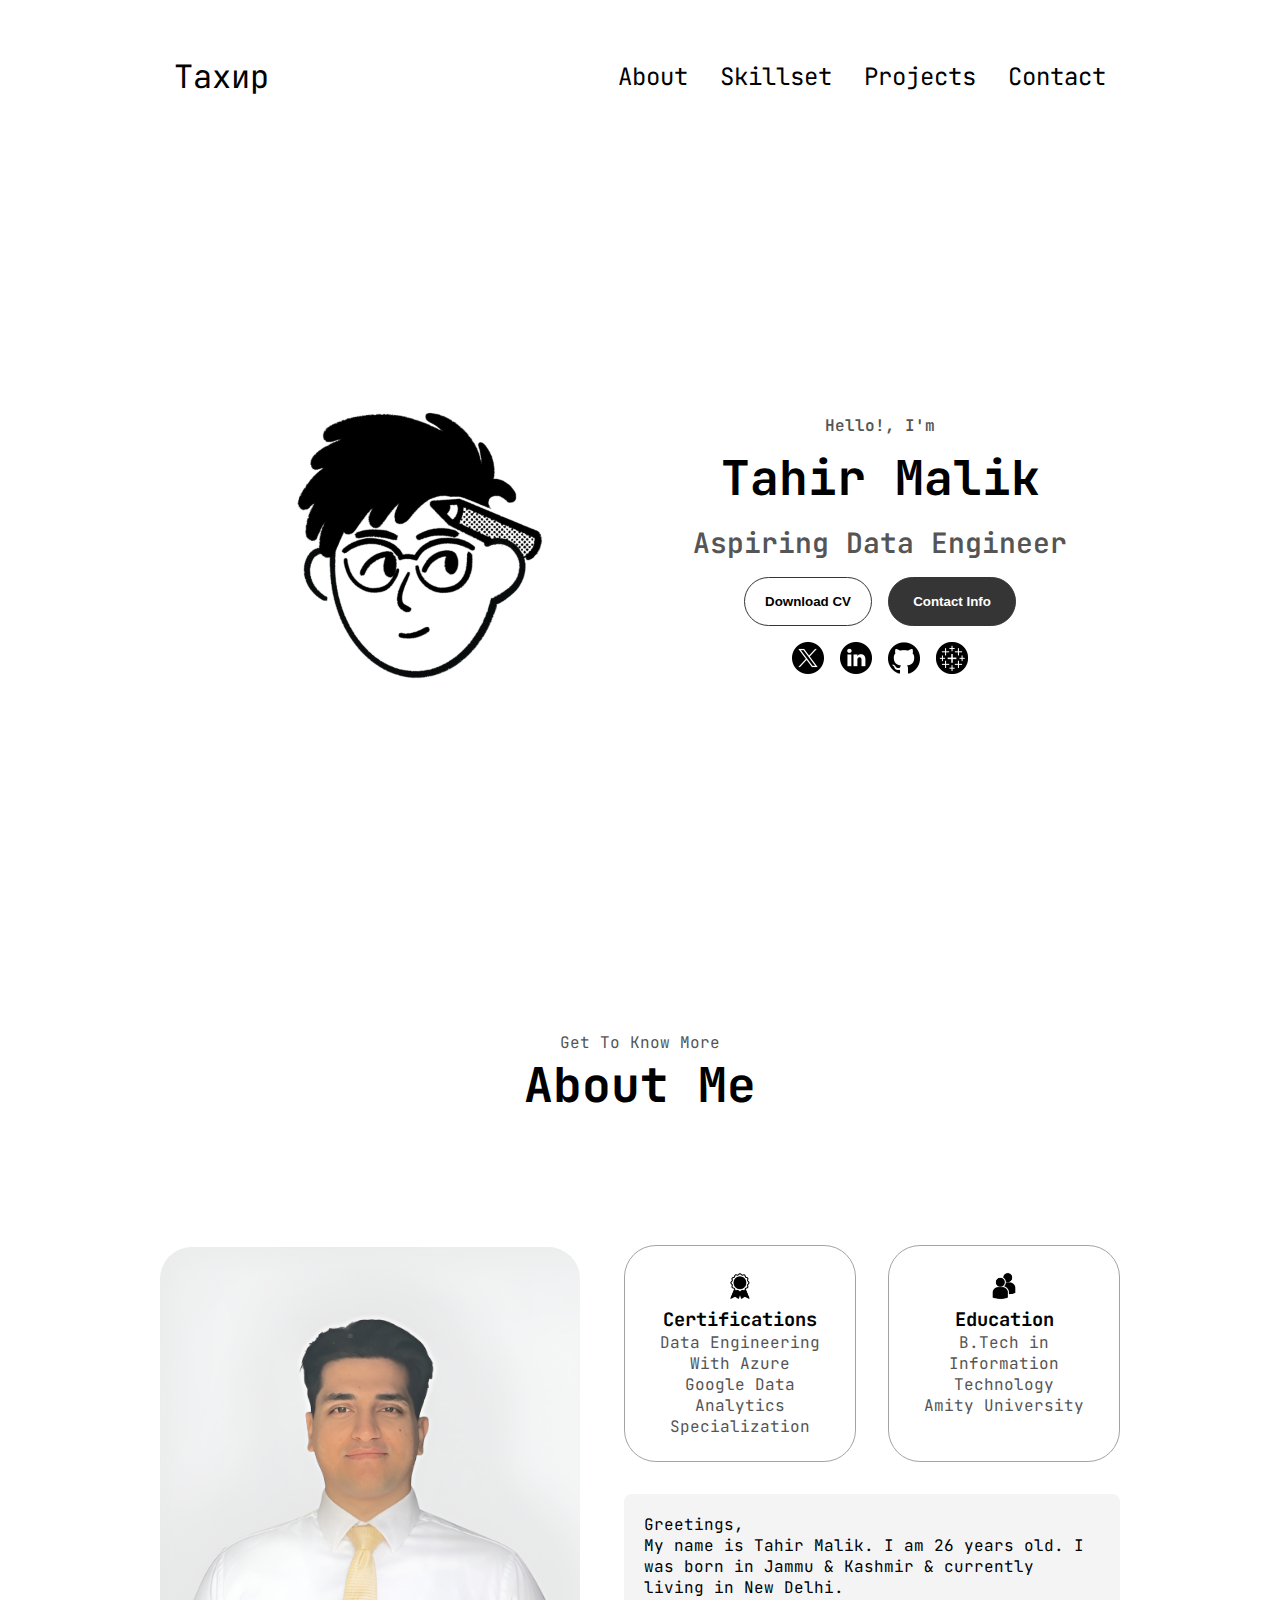
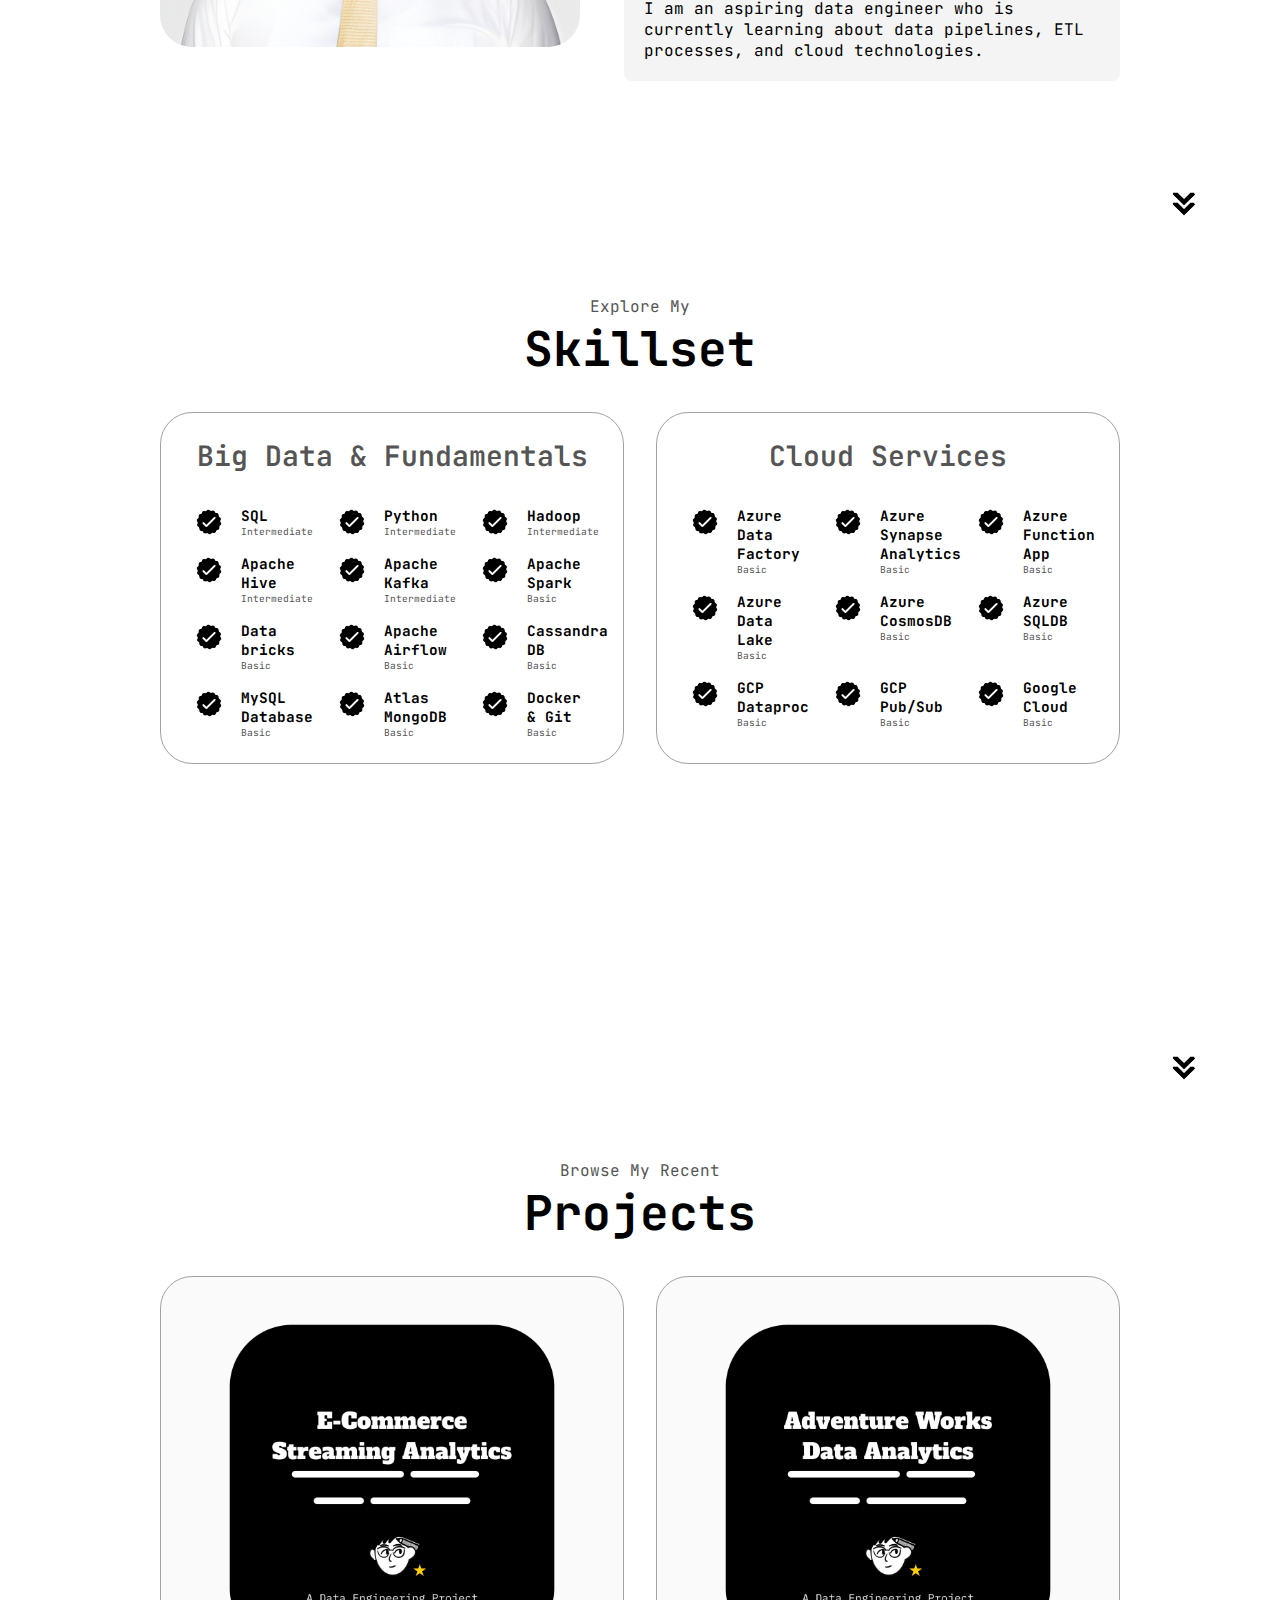
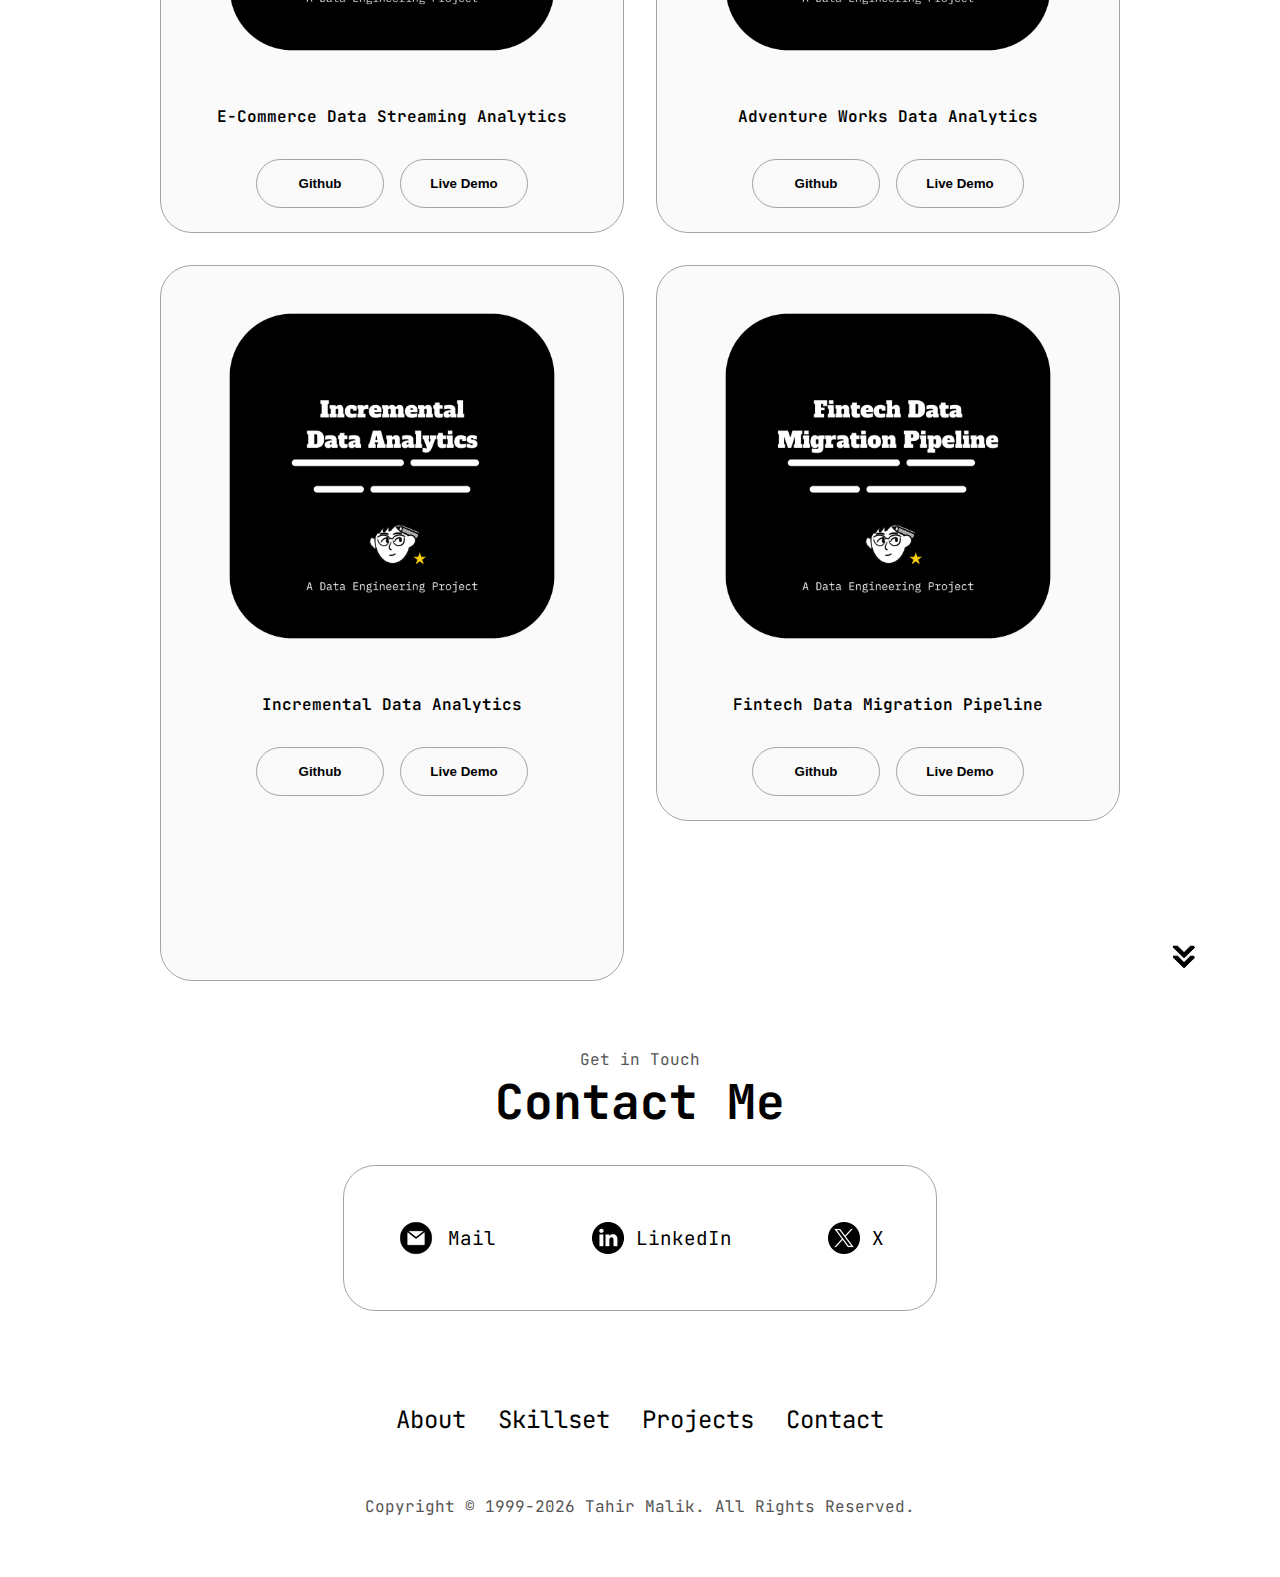
==== commit f8a2de04: "added tableau public icon" ====
--- a/index.html
+++ b/index.html
@@ -79,6 +79,12 @@
             class="icon"
             onclick="window.open('https://github.com/tahir007malik', '_blank')"
           />
+          <img
+            src="./assets/tableau.png"
+            alt="My Tableau Public profile"
+            class="icon"
+            onclick="window.open('https://public.tableau.com/app/profile/tahir.malik/vizzes', '_blank')"
+          />
         </div>
       </div>
     </section>
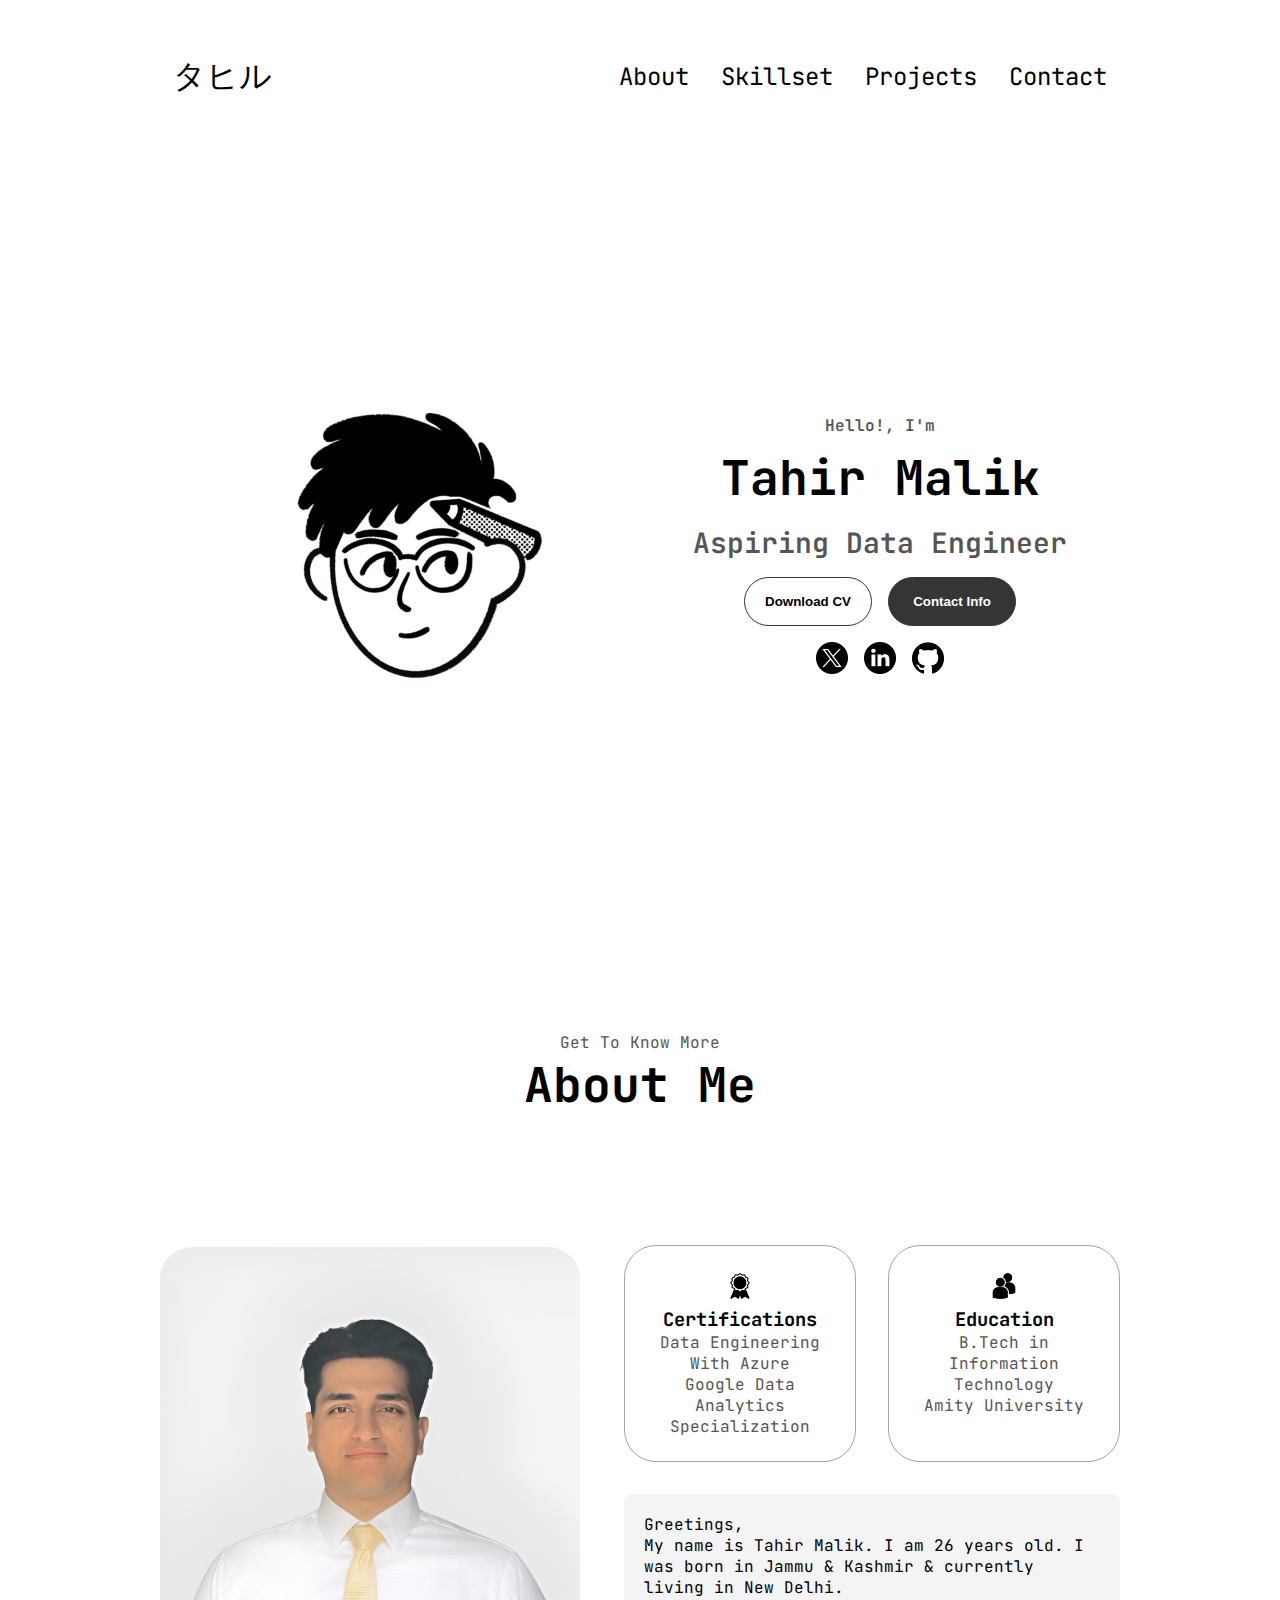
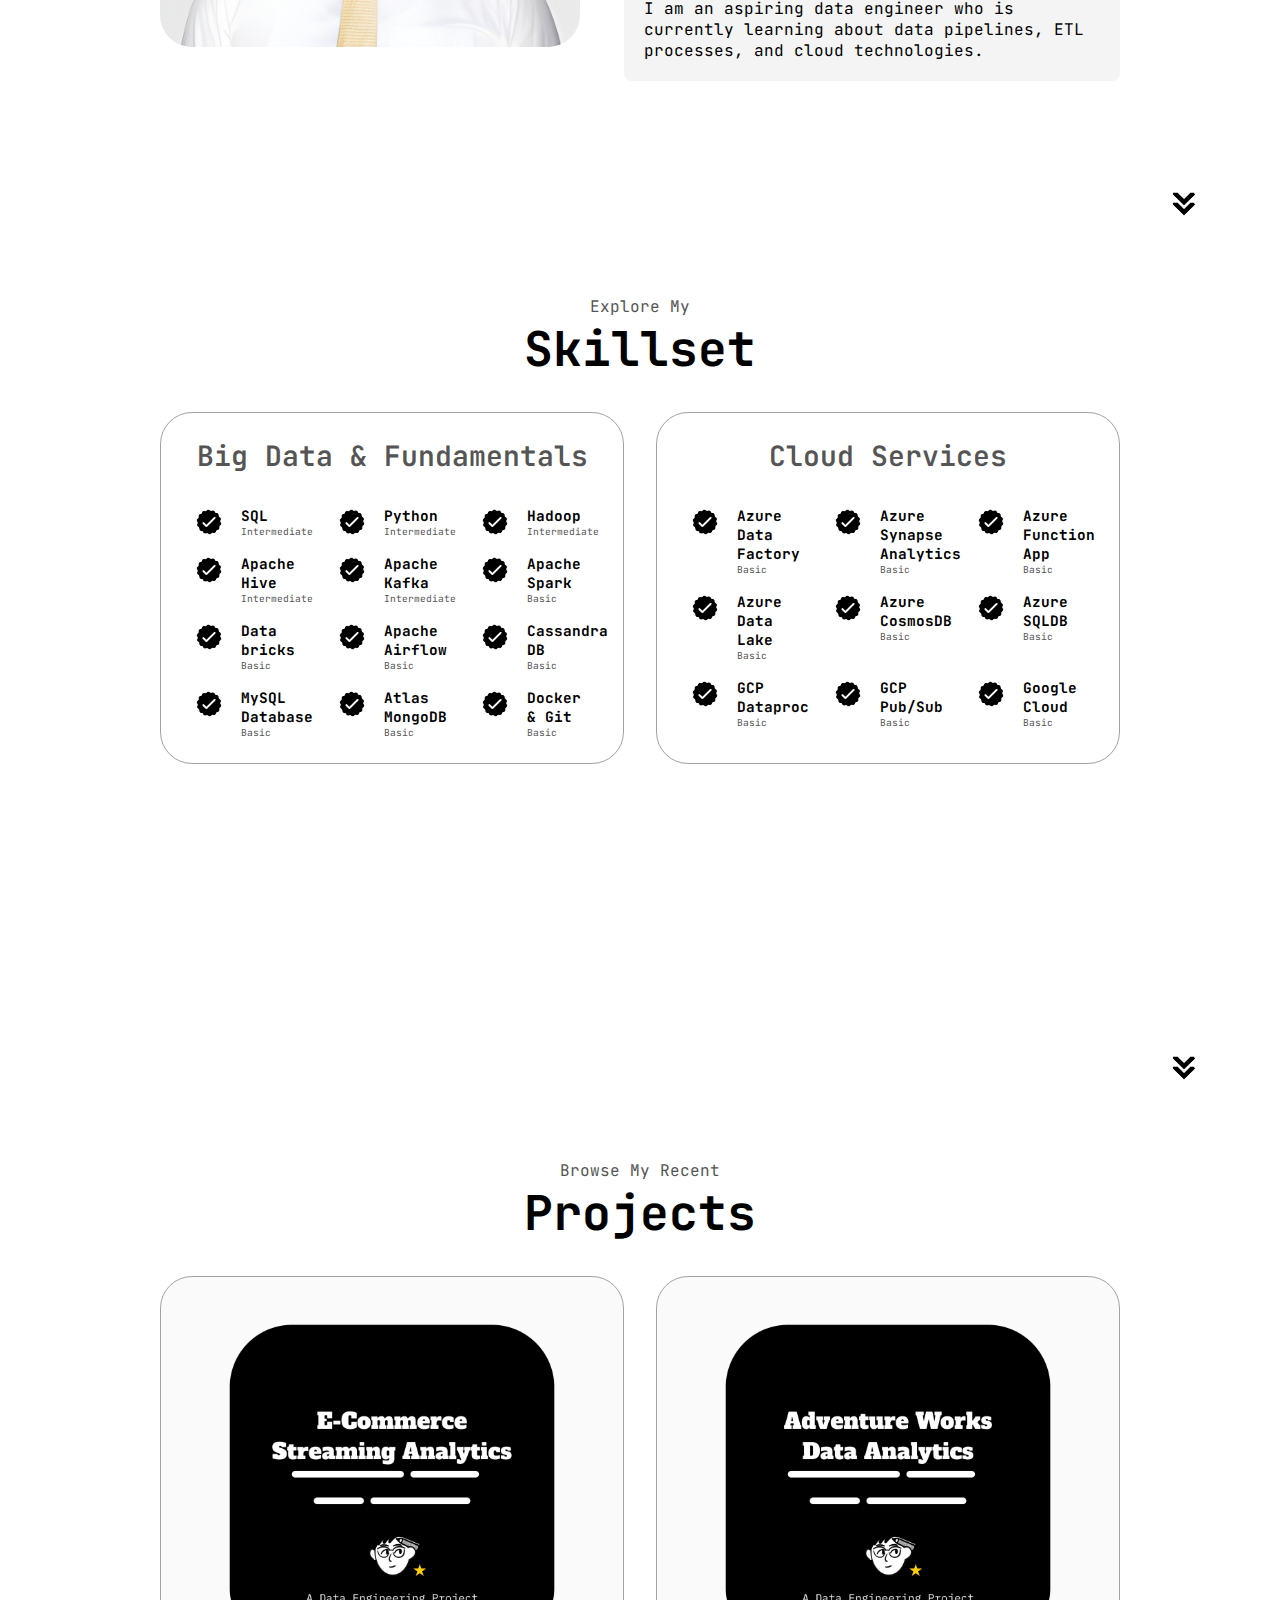
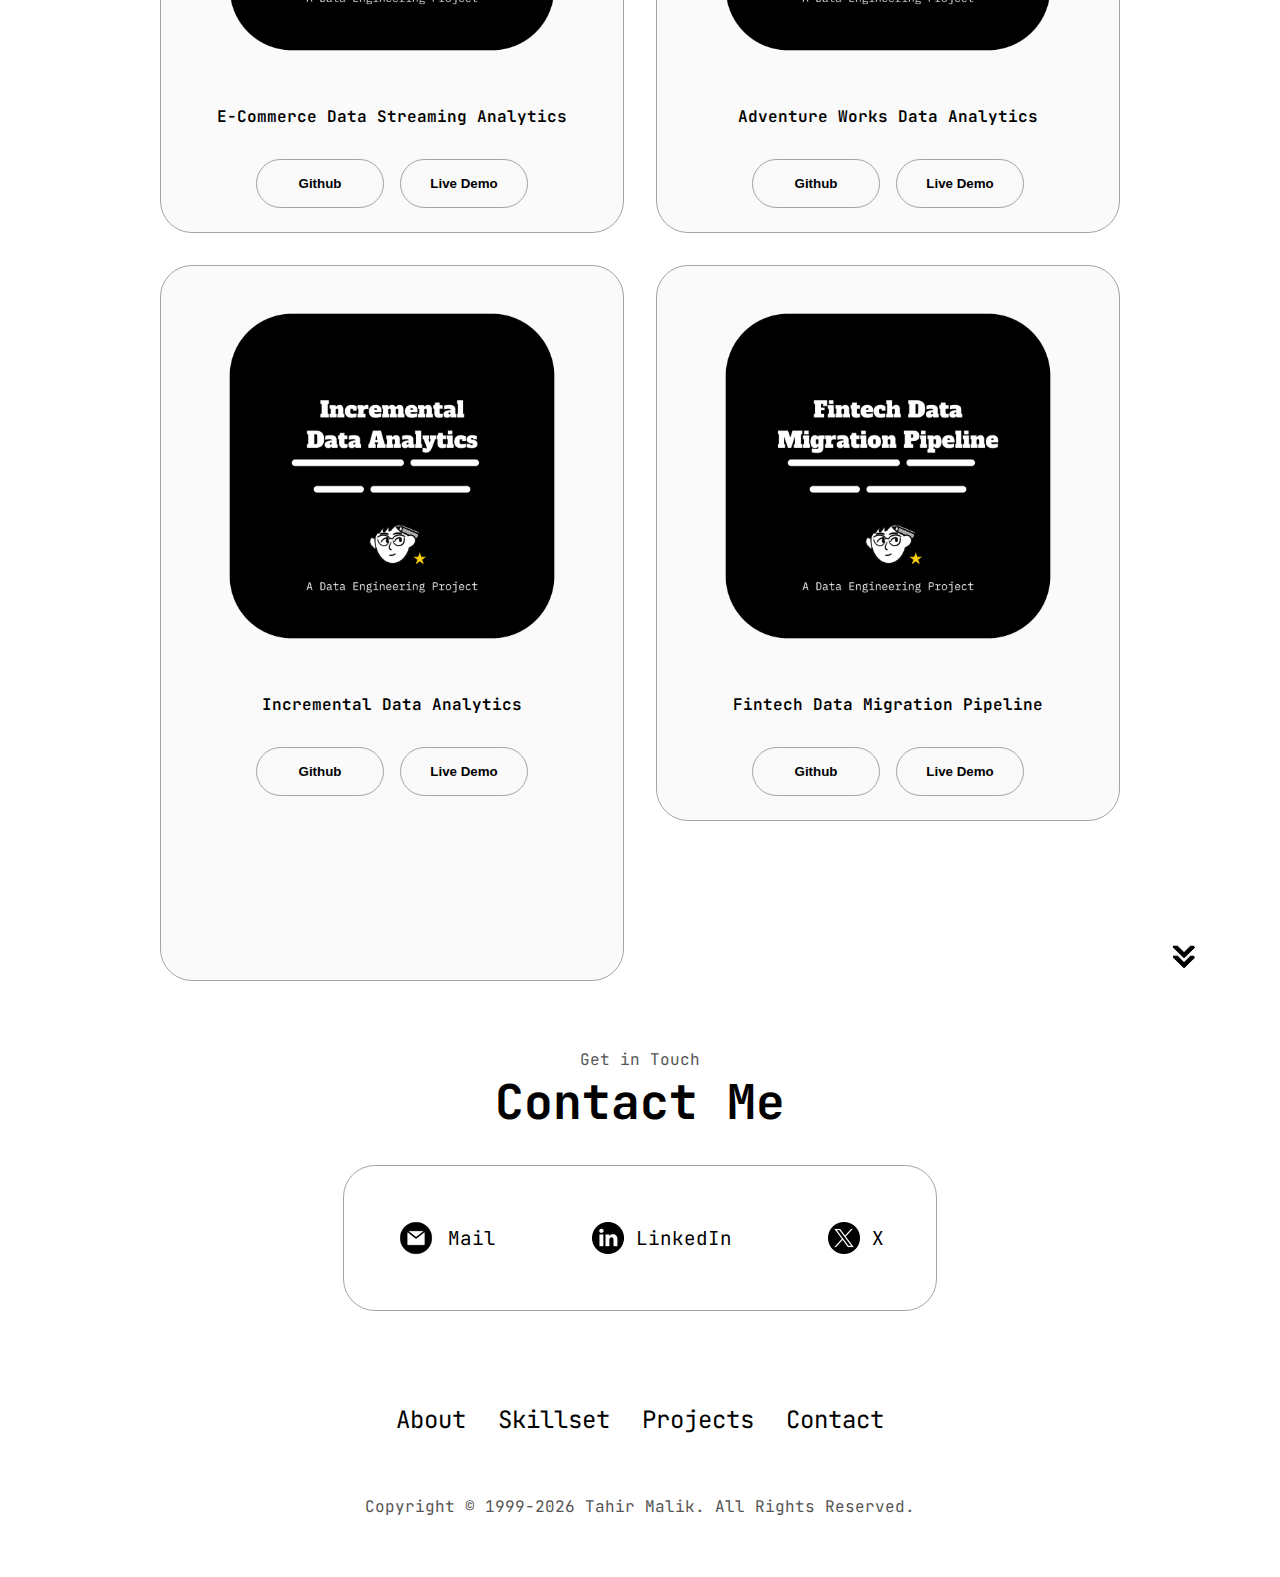
==== commit 496916bb: "hid Tableau link" ====
--- a/index.html
+++ b/index.html
@@ -79,12 +79,12 @@
             class="icon"
             onclick="window.open('https://github.com/tahir007malik', '_blank')"
           />
-          <img
+          <!-- <img
             src="./assets/tableau.png"
             alt="My Tableau Public profile"
             class="icon"
             onclick="window.open('https://public.tableau.com/app/profile/tahir.malik/vizzes', '_blank')"
-          />
+          /> -->
         </div>
       </div>
     </section>
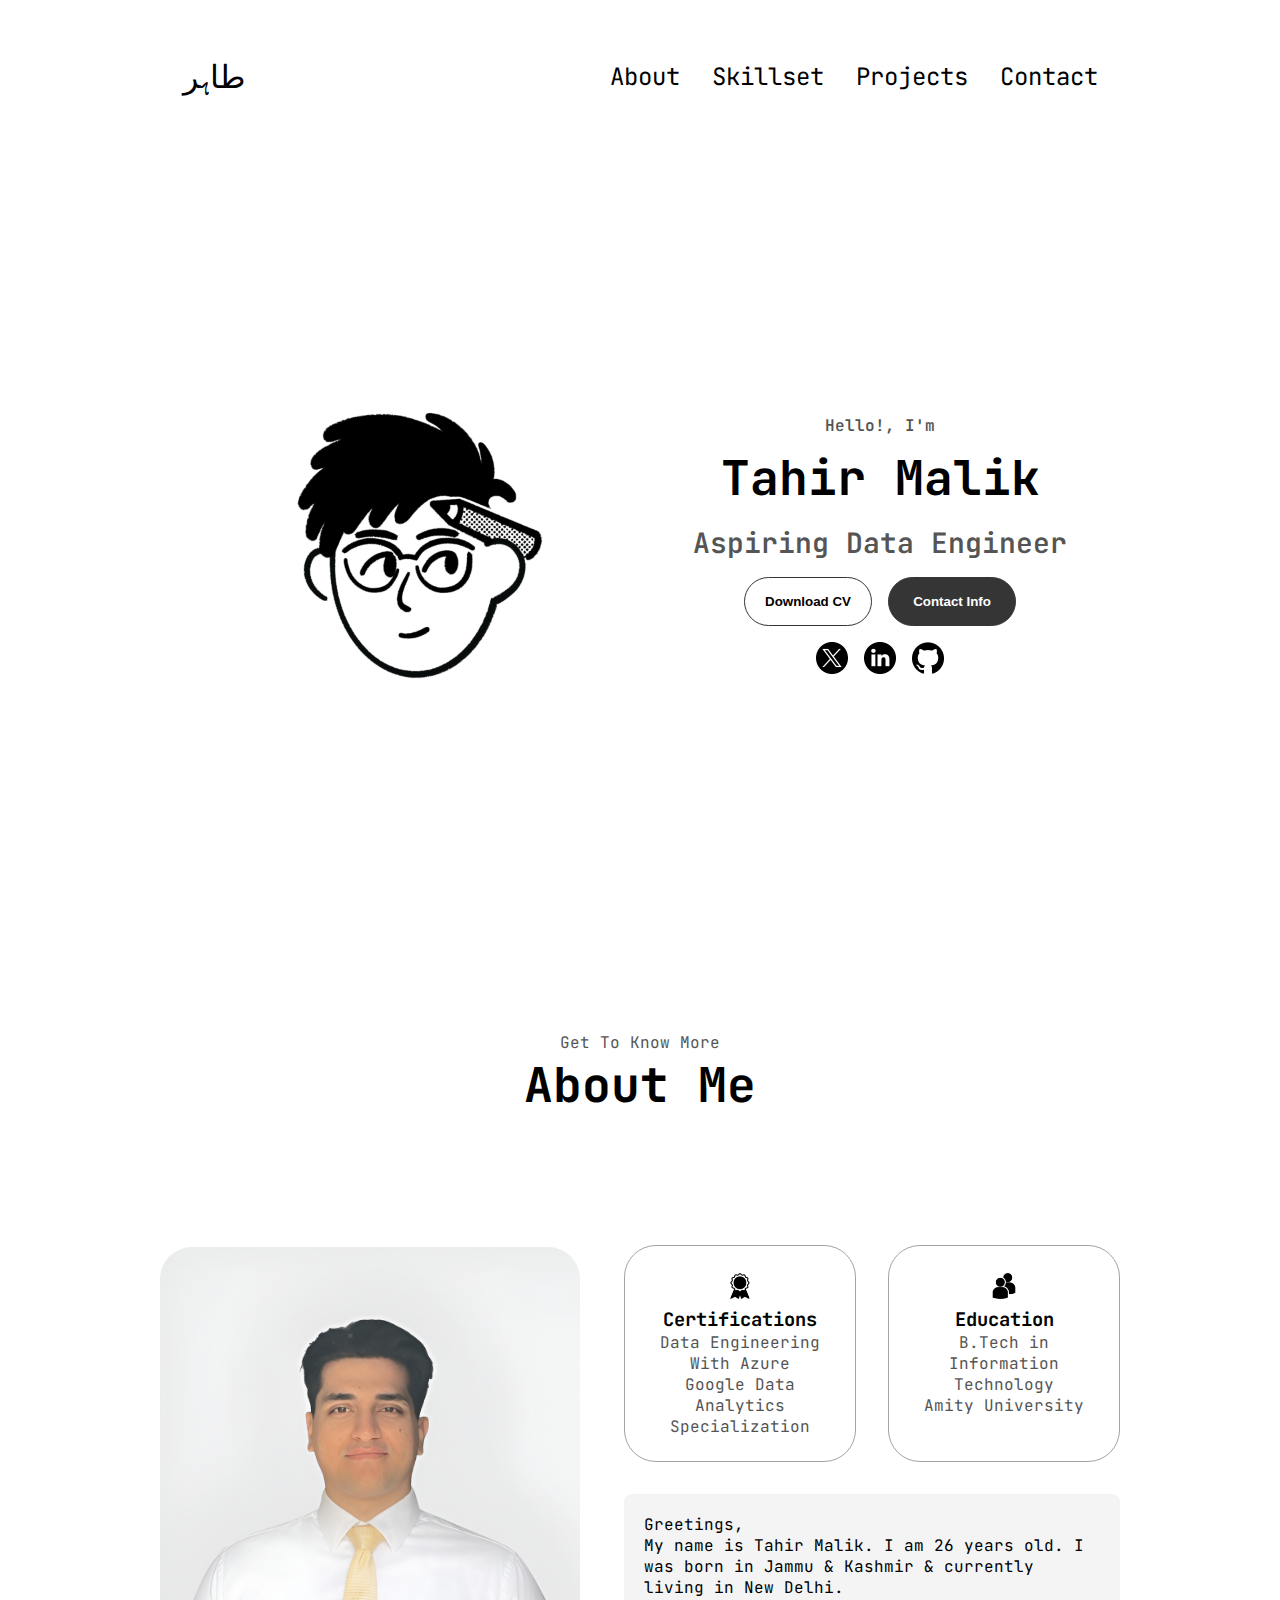
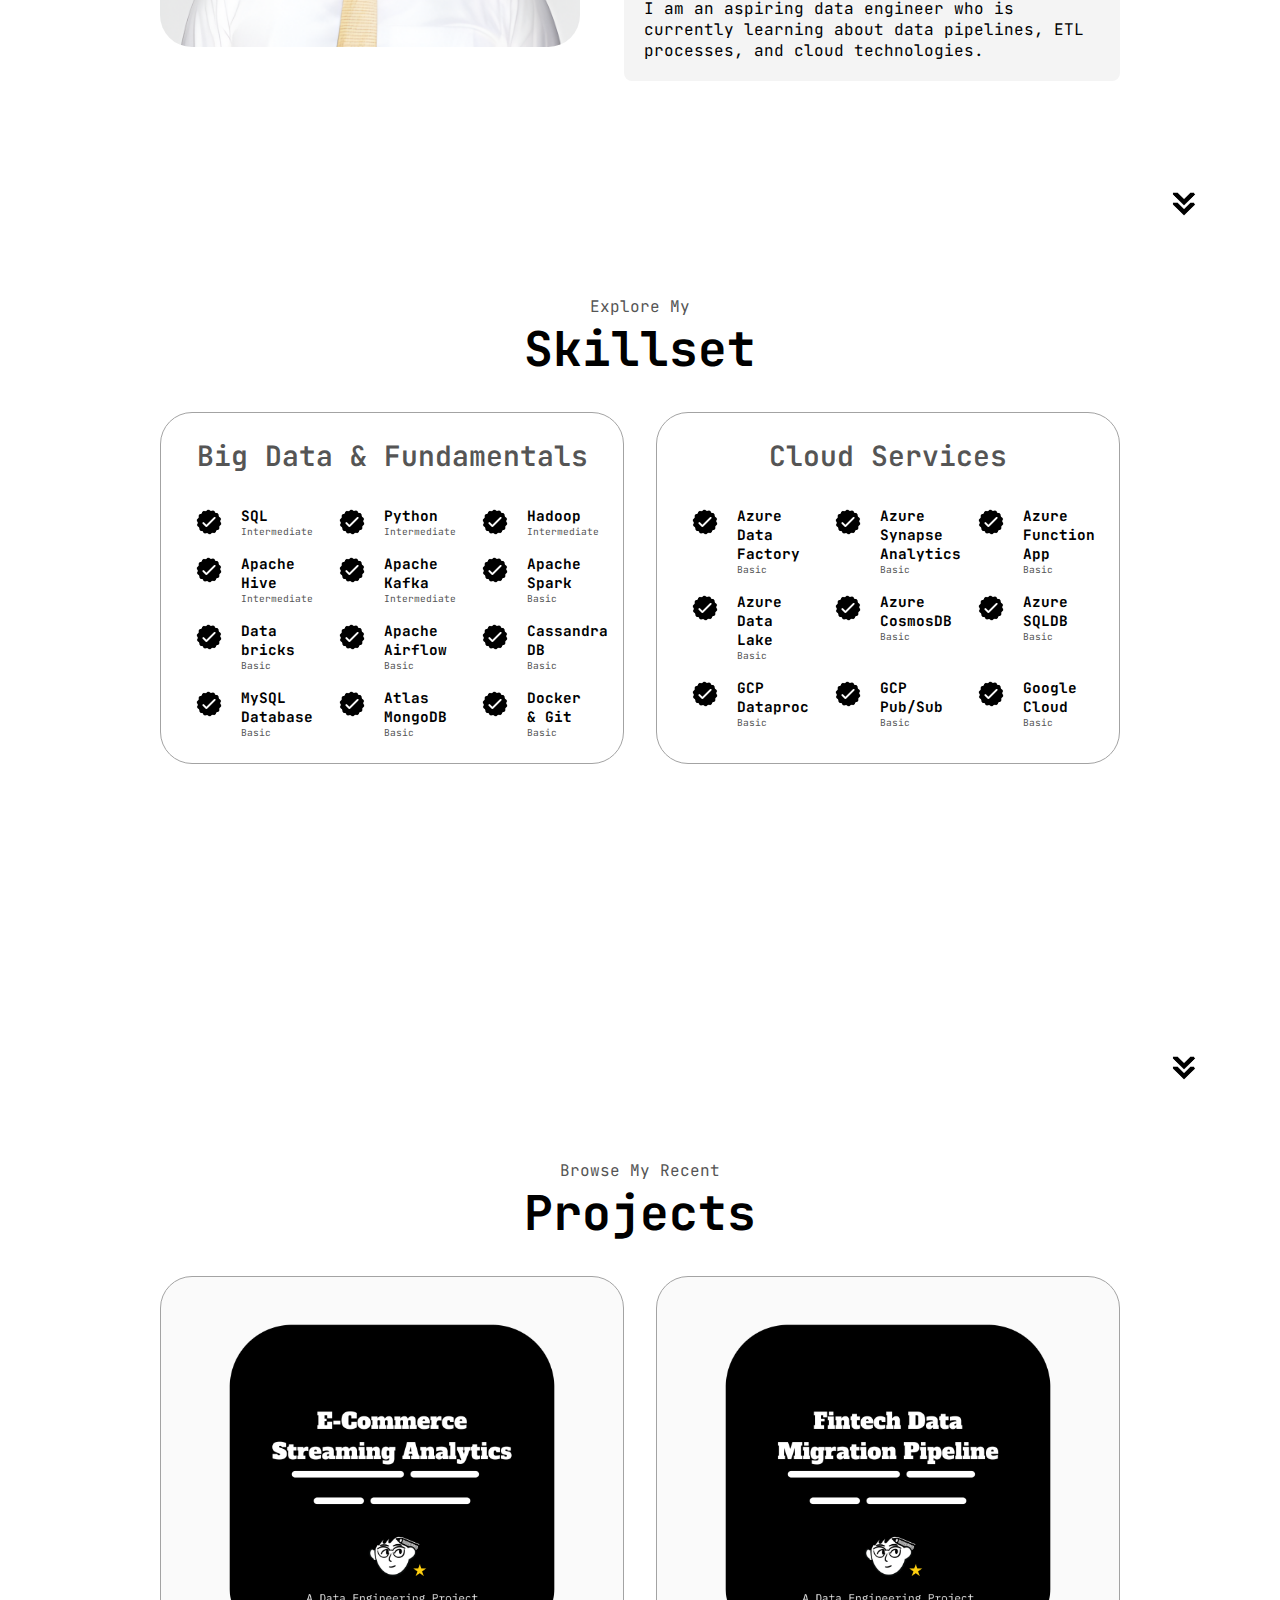
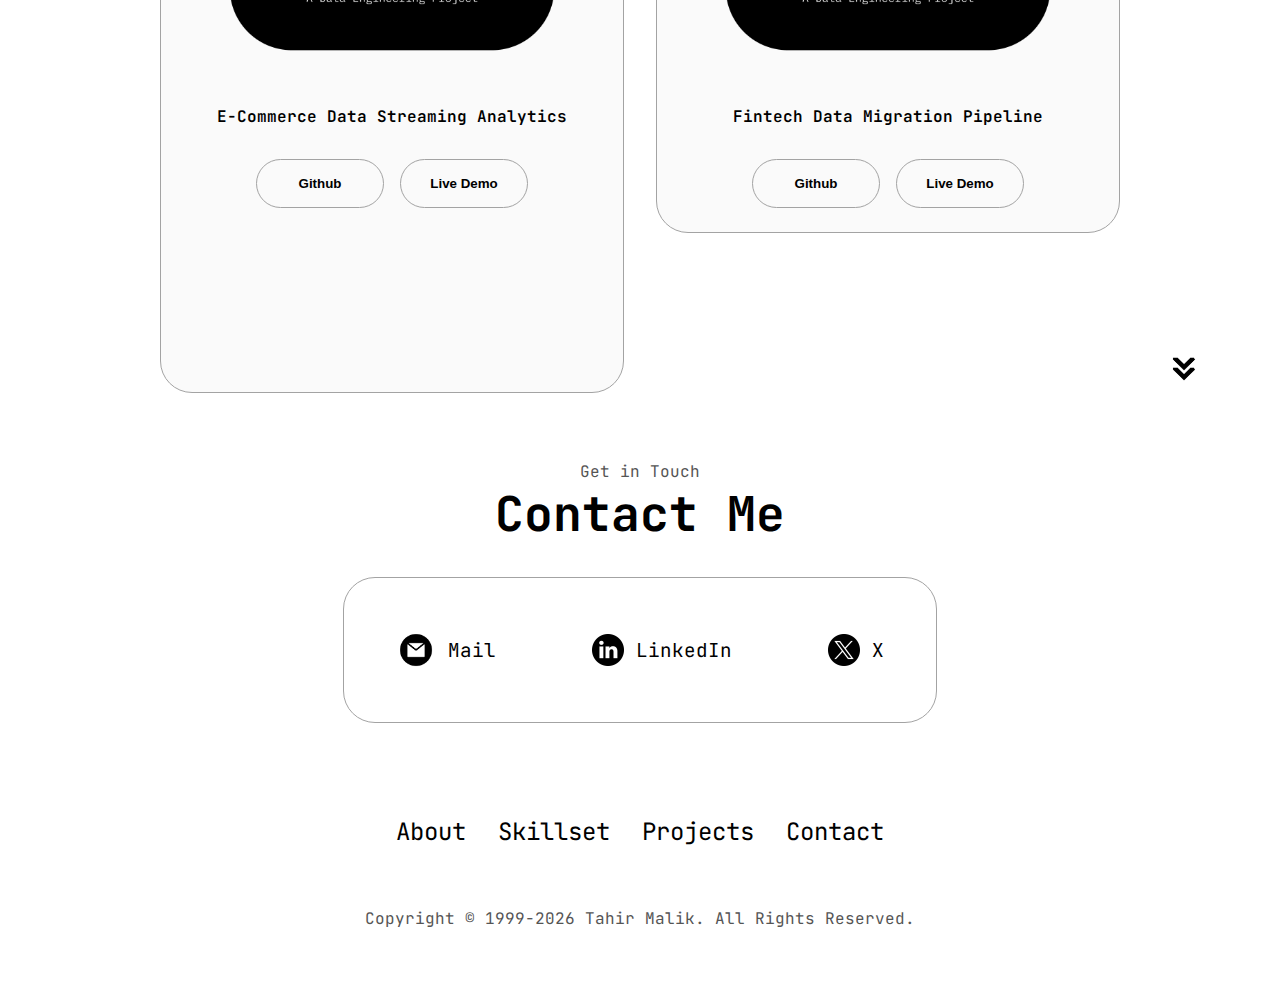
==== commit cde2004f: "updated projects section" ====
--- a/index.html
+++ b/index.html
@@ -421,7 +421,7 @@
               </button>
             </div>
           </div>
-          <div class="details-container color-container">
+          <!-- <div class="details-container color-container">
             <div class="article-container">
               <img
                 src="./assets/project-1.png"
@@ -468,7 +468,7 @@
                 Live Demo
               </button>
             </div>
-          </div>
+          </div> -->
           <div class="details-container color-container last-project">
             <div class="article-container">
               <img
